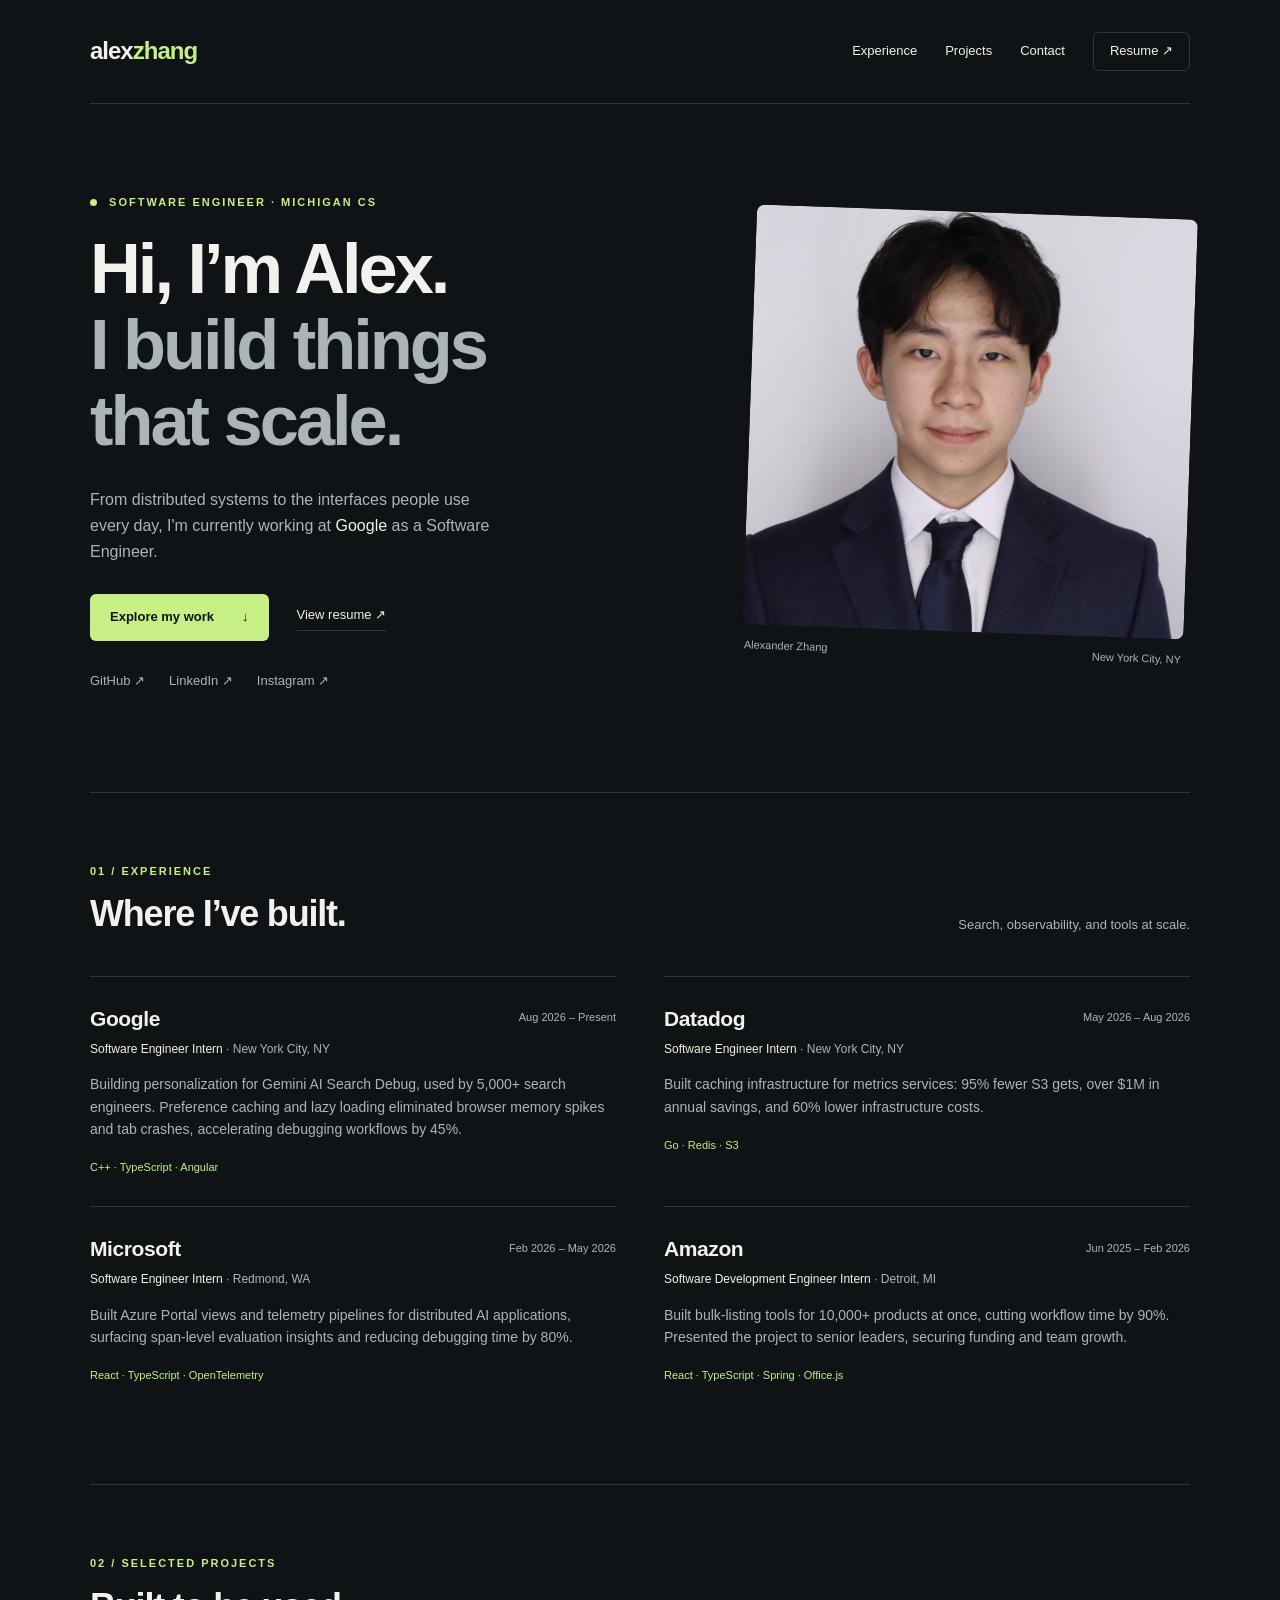
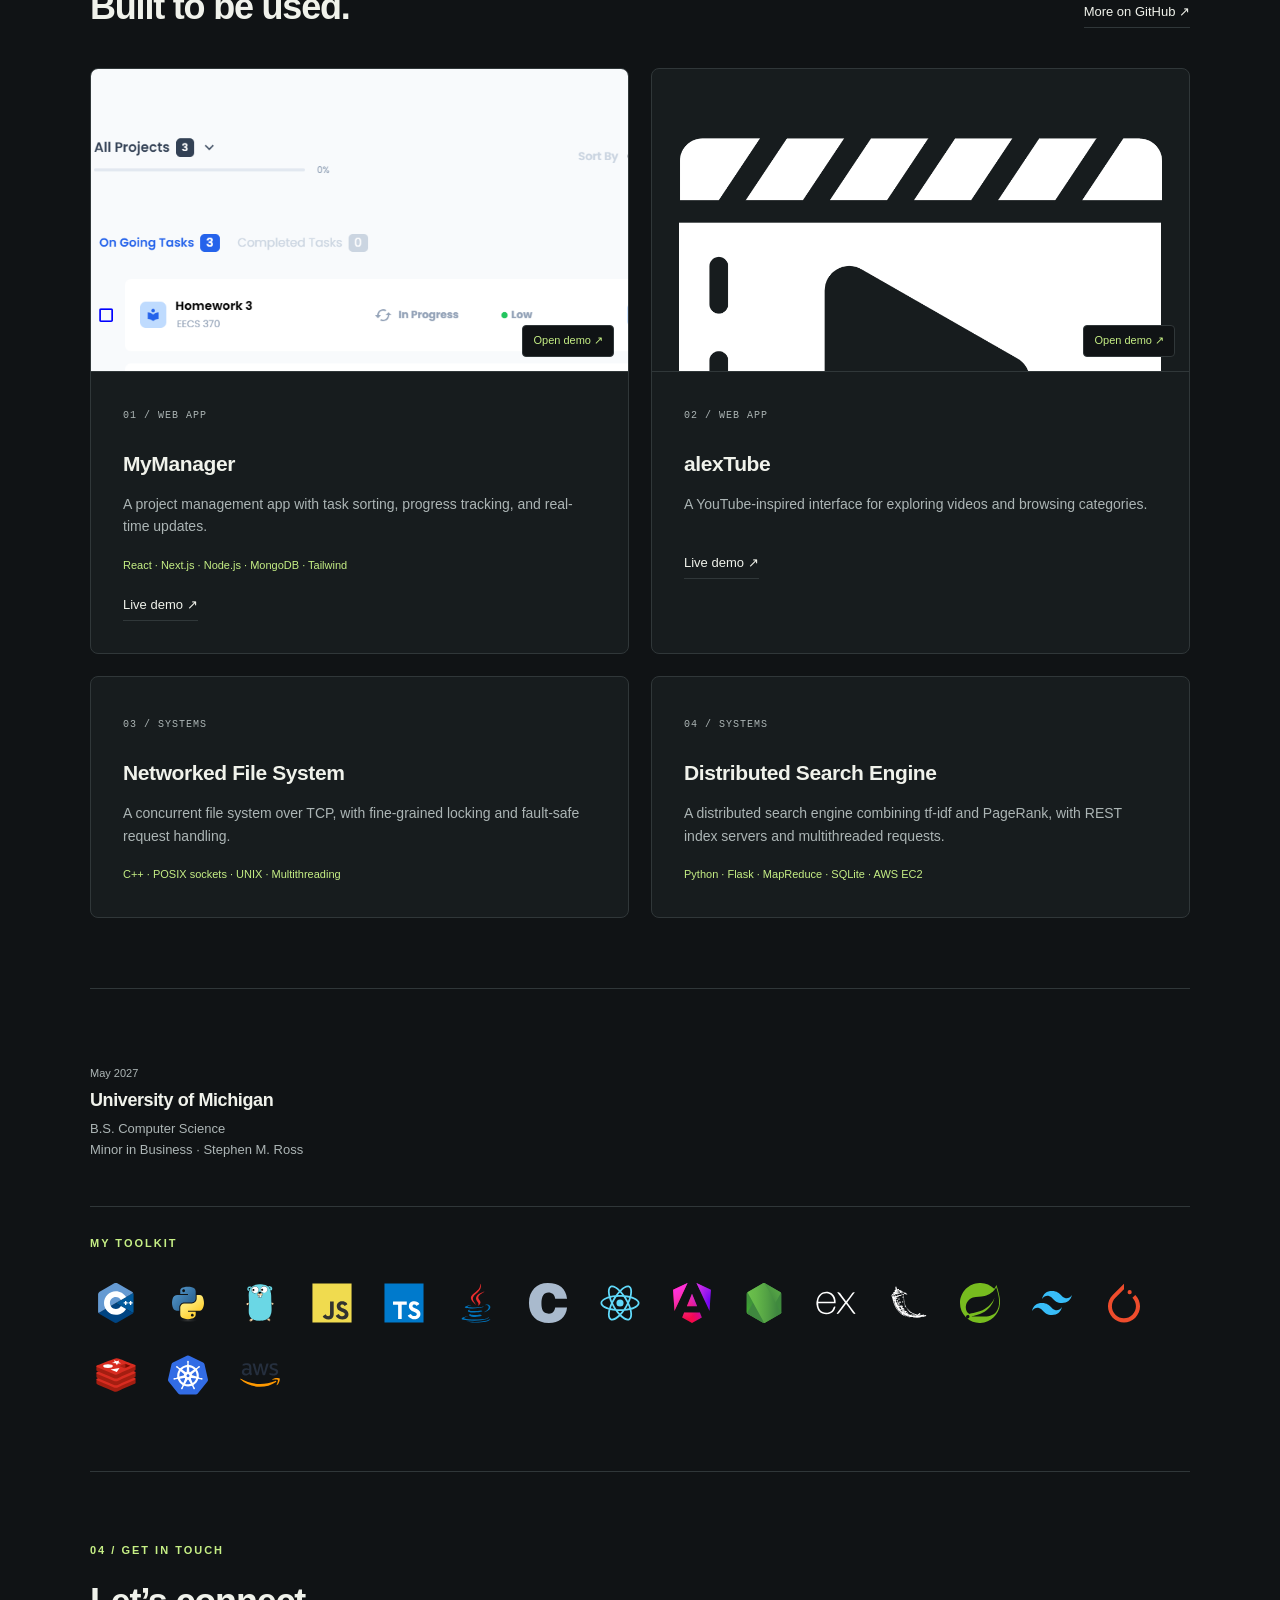
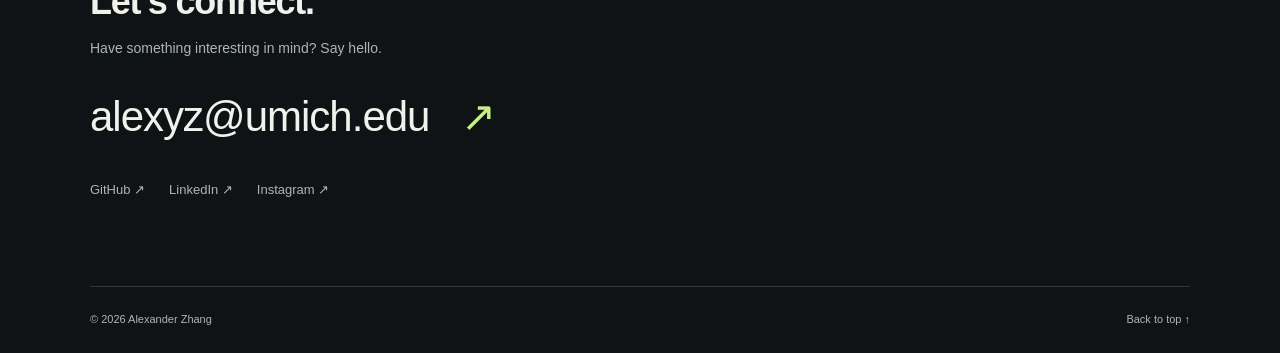
==== index.html @ 38ec8915 "added logos, updated descriptions" ====
<!doctype html>
<html lang="en">
  <head>
    <meta charset="UTF-8" />
    <meta name="viewport" content="width=device-width, initial-scale=1" />
    <meta
      name="description"
      content="Alexander Zhang — software engineer studying computer science at Michigan. Experience at Google, Datadog, Microsoft, and Amazon."
    />
    <meta name="theme-color" content="#101315" />
    <title>Alexander Zhang · Software Engineer</title>
    <link rel="icon" type="image/png" href="Images/alex-favicon-color.png" />
    <link rel="stylesheet" href="style.css" />
  </head>
  <body>
    <a class="skip-link" href="#main">Skip to content</a>
    <header class="container">
      <nav aria-label="Main navigation">
        <a class="wordmark" href="#home">alex<span>zhang</span></a>
        <div class="nav-links">
          <a href="#experience">Experience</a><a href="#projects">Projects</a
          ><a href="#contact">Contact</a
          ><a class="nav-resume" href="resume.html">Resume ↗</a>
        </div>
      </nav>
    </header>
    <main id="main" class="container">
      <section class="hero" id="home">
        <div>
          <p class="eyebrow">
            <span class="status-dot"></span> SOFTWARE ENGINEER · MICHIGAN CS
          </p>
          <h1>
            Hi, I’m Alex.<br /><span>I build things<br />that scale.</span>
          </h1>
          <p class="intro">
            From distributed systems to the interfaces people use every day, I'm
            currently working at <strong>Google</strong> as a Software Engineer.
          </p>
          <div class="hero-actions">
            <a class="button" href="#experience"
              >Explore my work <span aria-hidden="true">↓</span></a
            ><a class="text-link" href="resume.html">View resume ↗</a>
          </div>
          <div class="social-links" aria-label="Social profiles">
            <a
              href="https://github.com/Alexybz"
              target="_blank"
              rel="noopener noreferrer"
              >GitHub ↗</a
            ><a
              href="https://linkedin.com/in/alexyz1"
              target="_blank"
              rel="noopener noreferrer"
              >LinkedIn ↗</a
            ><a
              href="https://www.instagram.com/alexybz04/"
              target="_blank"
              rel="noopener noreferrer"
              >Instagram ↗</a
            >
          </div>
        </div>
        <figure class="portrait">
          <img
            src="Images/Headshot.jpg"
            alt="Alexander Zhang"
            width="420"
            height="500"
          />
          <figcaption>
            <span>Alexander Zhang</span><span>New York City, NY</span>
          </figcaption>
        </figure>
      </section>
      <section id="experience" class="section">
        <div class="section-heading">
          <div>
            <p class="eyebrow">01 / EXPERIENCE</p>
            <h2>Where I’ve built.</h2>
          </div>
          <p>Search, observability, and tools at scale.</p>
        </div>
        <div class="experience-list">
          <article class="job">
            <div class="job-heading">
              <h3>Google</h3>
              <span class="date">Aug 2026 – Present</span>
            </div>
            <p class="role">
              Software Engineer Intern <span>· New York City, NY</span>
            </p>
            <p>
              Building personalization for Gemini AI Search Debug, used by
              5,000+ search engineers. Preference caching and lazy loading
              eliminated browser memory spikes and tab crashes, accelerating
              debugging workflows by 45%.
            </p>
            <p class="tech">C++ · TypeScript · Angular</p>
          </article>
          <article class="job">
            <div class="job-heading">
              <h3>Datadog</h3>
              <span class="date">May 2026 – Aug 2026</span>
            </div>
            <p class="role">
              Software Engineer Intern <span>· New York City, NY</span>
            </p>
            <p>
              Built caching infrastructure for metrics services: 95% fewer S3
              gets, over $1M in annual savings, and 60% lower infrastructure
              costs.
            </p>
            <p class="tech">Go · Redis · S3</p>
          </article>
          <article class="job">
            <div class="job-heading">
              <h3>Microsoft</h3>
              <span class="date">Feb 2026 – May 2026</span>
            </div>
            <p class="role">
              Software Engineer Intern <span>· Redmond, WA</span>
            </p>
            <p>
              Built Azure Portal views and telemetry pipelines for distributed
              AI applications, surfacing span-level evaluation insights and
              reducing debugging time by 80%.
            </p>
            <p class="tech">React · TypeScript · OpenTelemetry</p>
          </article>
          <article class="job">
            <div class="job-heading">
              <h3>Amazon</h3>
              <span class="date">Jun 2025 – Feb 2026</span>
            </div>
            <p class="role">
              Software Development Engineer Intern <span>· Detroit, MI</span>
            </p>
            <p>
              Built bulk-listing tools for 10,000+ products at once, cutting
              workflow time by 90%. Presented the project to senior leaders,
              securing funding and team growth.
            </p>
            <p class="tech">React · TypeScript · Spring · Office.js</p>
          </article>
        </div>
      </section>
      <section id="projects" class="section">
        <div class="section-heading">
          <div>
            <p class="eyebrow">02 / SELECTED PROJECTS</p>
            <h2>Built to be used.</h2>
          </div>
          <a
            class="text-link"
            href="https://github.com/Alexybz"
            target="_blank"
            rel="noopener noreferrer"
            >More on GitHub ↗</a
          >
        </div>
        <div class="project-grid">
          <article class="project project-featured">
            <a
              class="project-preview"
              href="https://my-manager-phi.vercel.app/"
              target="_blank"
              rel="noopener noreferrer"
              aria-label="Open MyManager live demo"
            >
              <img
                src="Images/mymanager1.png"
                alt="MyManager project dashboard"
                loading="lazy"
                width="720"
                height="405"
              />
              <span class="preview-link" aria-hidden="true">Open demo ↗</span>
            </a>
            <div class="project-body">
              <span class="project-number">01 / WEB APP</span>
              <h3>MyManager</h3>
              <p>
                A project management app with task sorting, progress tracking,
                and real-time updates.
              </p>
              <p class="tech">React · Next.js · Node.js · MongoDB · Tailwind</p>
              <a
                class="text-link project-demo"
                href="https://my-manager-phi.vercel.app/"
                target="_blank"
                rel="noopener noreferrer"
                >Live demo ↗</a
              >
            </div>
          </article>
          <article class="project project-featured">
            <a
              class="project-preview"
              href="https://alexybz.github.io/alexTube/"
              target="_blank"
              rel="noopener noreferrer"
              aria-label="Open alexTube live demo"
            >
              <img
                src="Images/alextube.png"
                alt="alexTube video browsing interface"
                loading="lazy"
                width="720"
                height="405"
              />
              <span class="preview-link" aria-hidden="true">Open demo ↗</span>
            </a>
            <div class="project-body">
              <span class="project-number">02 / WEB APP</span>
              <h3>alexTube</h3>
              <p>
                A YouTube-inspired interface for exploring videos and browsing
                categories.
              </p>
              <a
                class="text-link project-demo"
                href="https://alexybz.github.io/alexTube/"
                target="_blank"
                rel="noopener noreferrer"
                >Live demo ↗</a
              >
            </div>
          </article>
          <article class="project">
            <span class="project-number">03 / SYSTEMS</span>
            <h3>Networked File System</h3>
            <p>
              A concurrent file system over TCP, with fine-grained locking and
              fault-safe request handling.
            </p>
            <p class="tech">C++ · POSIX sockets · UNIX · Multithreading</p>
          </article>
          <article class="project">
            <span class="project-number">04 / SYSTEMS</span>
            <h3>Distributed Search Engine</h3>
            <p>
              A distributed search engine combining tf-idf and PageRank, with
              REST index servers and multithreaded requests.
            </p>
            <p class="tech">Python · Flask · MapReduce · SQLite · AWS EC2</p>
          </article>
        </div>
      </section>
      <section id="about" class="section about-grid">
        <div class="education">
          <article>
            <span class="date">May 2027</span>
            <h3>University of Michigan</h3>
            <p>
              B.S. Computer Science<br />Minor in Business · Stephen M. Ross
            </p>
          </article>
        </div>
        <div class="skills">
          <p class="eyebrow" id="toolkit-heading">MY TOOLKIT</p>
          <ul class="skill-logos" aria-labelledby="toolkit-heading">
            <li>
              <span class="skill-icon" tabindex="0" role="img" aria-label="C++">
                <img
                  src="Images/skills/cplusplus.svg"
                  alt=""
                  width="40"
                  height="40"
                  loading="lazy"
                />
                <span class="skill-tooltip" aria-hidden="true">C++</span>
              </span>
            </li>
            <li>
              <span
                class="skill-icon"
                tabindex="0"
                role="img"
                aria-label="Python"
              >
                <img
                  src="Images/skills/python.svg"
                  alt=""
                  width="40"
                  height="40"
                  loading="lazy"
                />
                <span class="skill-tooltip" aria-hidden="true">Python</span>
              </span>
            </li>
            <li>
              <span class="skill-icon" tabindex="0" role="img" aria-label="Go">
                <img
                  src="Images/skills/go.svg"
                  alt=""
                  width="40"
                  height="40"
                  loading="lazy"
                />
                <span class="skill-tooltip" aria-hidden="true">Go</span>
              </span>
            </li>
            <li>
              <span
                class="skill-icon"
                tabindex="0"
                role="img"
                aria-label="JavaScript"
              >
                <img
                  src="Images/skills/javascript.svg"
                  alt=""
                  width="40"
                  height="40"
                  loading="lazy"
                />
                <span class="skill-tooltip" aria-hidden="true">JavaScript</span>
              </span>
            </li>
            <li>
              <span
                class="skill-icon"
                tabindex="0"
                role="img"
                aria-label="TypeScript"
              >
                <img
                  src="Images/skills/typescript.svg"
                  alt=""
                  width="40"
                  height="40"
                  loading="lazy"
                />
                <span class="skill-tooltip" aria-hidden="true">TypeScript</span>
              </span>
            </li>
            <li>
              <span
                class="skill-icon"
                tabindex="0"
                role="img"
                aria-label="Java"
              >
                <img
                  src="Images/skills/java.svg"
                  alt=""
                  width="40"
                  height="40"
                  loading="lazy"
                />
                <span class="skill-tooltip" aria-hidden="true">Java</span>
              </span>
            </li>
            <li>
              <span class="skill-icon" tabindex="0" role="img" aria-label="C">
                <img
                  src="Images/skills/c.svg"
                  alt=""
                  width="40"
                  height="40"
                  loading="lazy"
                />
                <span class="skill-tooltip" aria-hidden="true">C</span>
              </span>
            </li>
            <li>
              <span
                class="skill-icon"
                tabindex="0"
                role="img"
                aria-label="React"
              >
                <img
                  src="Images/skills/react.svg"
                  alt=""
                  width="40"
                  height="40"
                  loading="lazy"
                />
                <span class="skill-tooltip" aria-hidden="true">React</span>
              </span>
            </li>
            <li>
              <span
                class="skill-icon"
                tabindex="0"
                role="img"
                aria-label="Angular"
              >
                <img
                  src="Images/skills/angular.svg"
                  alt=""
                  width="40"
                  height="40"
                  loading="lazy"
                />
                <span class="skill-tooltip" aria-hidden="true">Angular</span>
              </span>
            </li>
            <li>
              <span
                class="skill-icon"
                tabindex="0"
                role="img"
                aria-label="Node.js"
              >
                <img
                  src="Images/skills/nodejs.svg"
                  alt=""
                  width="40"
                  height="40"
                  loading="lazy"
                />
                <span class="skill-tooltip" aria-hidden="true">Node.js</span>
              </span>
            </li>
            <li>
              <span
                class="skill-icon skill-icon-light"
                tabindex="0"
                role="img"
                aria-label="Express"
              >
                <img
                  src="Images/skills/express.svg"
                  alt=""
                  width="40"
                  height="40"
                  loading="lazy"
                />
                <span class="skill-tooltip" aria-hidden="true">Express</span>
              </span>
            </li>
            <li>
              <span
                class="skill-icon skill-icon-light"
                tabindex="0"
                role="img"
                aria-label="Flask"
              >
                <img
                  src="Images/skills/flask.svg"
                  alt=""
                  width="40"
                  height="40"
                  loading="lazy"
                />
                <span class="skill-tooltip" aria-hidden="true">Flask</span>
              </span>
            </li>
            <li>
              <span
                class="skill-icon"
                tabindex="0"
                role="img"
                aria-label="Spring"
              >
                <img
                  src="Images/skills/spring.svg"
                  alt=""
                  width="40"
                  height="40"
                  loading="lazy"
                />
                <span class="skill-tooltip" aria-hidden="true">Spring</span>
              </span>
            </li>
            <li>
              <span
                class="skill-icon"
                tabindex="0"
                role="img"
                aria-label="Tailwind CSS"
              >
                <img
                  src="Images/skills/tailwindcss.svg"
                  alt=""
                  width="40"
                  height="40"
                  loading="lazy"
                />
                <span class="skill-tooltip" aria-hidden="true"
                  >Tailwind CSS</span
                >
              </span>
            </li>
            <li>
              <span
                class="skill-icon"
                tabindex="0"
                role="img"
                aria-label="PyTorch"
              >
                <img
                  src="Images/skills/pytorch.svg"
                  alt=""
                  width="40"
                  height="40"
                  loading="lazy"
                />
                <span class="skill-tooltip" aria-hidden="true">PyTorch</span>
              </span>
            </li>
            <li>
              <span
                class="skill-icon"
                tabindex="0"
                role="img"
                aria-label="Redis"
              >
                <img
                  src="Images/skills/redis.svg"
                  alt=""
                  width="40"
                  height="40"
                  loading="lazy"
                />
                <span class="skill-tooltip" aria-hidden="true">Redis</span>
              </span>
            </li>
            <li>
              <span
                class="skill-icon"
                tabindex="0"
                role="img"
                aria-label="Kubernetes"
              >
                <img
                  src="Images/skills/kubernetes.svg"
                  alt=""
                  width="40"
                  height="40"
                  loading="lazy"
                />
                <span class="skill-tooltip" aria-hidden="true">Kubernetes</span>
              </span>
            </li>
            <li>
              <span class="skill-icon" tabindex="0" role="img" aria-label="AWS">
                <img
                  src="Images/skills/amazonwebservices.svg"
                  alt=""
                  width="40"
                  height="40"
                  loading="lazy"
                />
                <span class="skill-tooltip" aria-hidden="true">AWS</span>
              </span>
            </li>
          </ul>
        </div>
      </section>
      <section id="contact" class="section contact">
        <p class="eyebrow">04 / GET IN TOUCH</p>
        <h2>Let’s connect.</h2>
        <p>Have something interesting in mind? Say hello.</p>
        <a class="email" href="mailto:alexyz@umich.edu"
          >alexyz@umich.edu <span aria-hidden="true">↗</span></a
        >
        <div class="social-links">
          <a
            href="https://github.com/Alexybz"
            target="_blank"
            rel="noopener noreferrer"
            >GitHub ↗</a
          ><a
            href="https://linkedin.com/in/alexyz1"
            target="_blank"
            rel="noopener noreferrer"
            >LinkedIn ↗</a
          ><a
            href="https://www.instagram.com/alexybz04/"
            target="_blank"
            rel="noopener noreferrer"
            >Instagram ↗</a
          >
        </div>
      </section>
    </main>
    <footer class="container">
      <span>© 2026 Alexander Zhang</span><a href="#home">Back to top ↑</a>
    </footer>
    <script>
      document.querySelectorAll(".skill-icon").forEach((icon) => {
        icon.addEventListener("keydown", (event) => {
          if (event.key === "Escape") icon.classList.add("tooltip-dismissed");
        });
        ["pointerenter", "focus", "blur"].forEach((event) => {
          icon.addEventListener(event, () =>
            icon.classList.remove("tooltip-dismissed"),
          );
        });
      });
    </script>
  </body>
</html>
---- style.css ----
:root {
  --bg: #101315;
  --panel: #171c1e;
  --ink: #f0f2eb;
  --muted: #acb5b5;
  --accent: #c6ef85;
  --line: #303739;
}
* {
  box-sizing: border-box;
}
html {
  scroll-behavior: smooth;
  scroll-padding-top: 28px;
}
body {
  margin: 0;
  background: var(--bg);
  color: var(--ink);
  font-family:
    Inter,
    -apple-system,
    BlinkMacSystemFont,
    "Segoe UI",
    sans-serif;
  line-height: 1.6;
}
a {
  color: inherit;
  text-decoration: none;
}
a,
button {
  touch-action: manipulation;
}
a:hover {
  color: var(--accent);
}
a:focus-visible,
button:focus-visible {
  outline: 2px solid var(--accent);
  outline-offset: 6px;
}
.container {
  width: min(1100px, calc(100% - 64px));
  margin-inline: auto;
}
.skip-link {
  position: fixed;
  top: -100px;
  left: 16px;
  padding: 12px;
  background: var(--accent);
  color: var(--bg);
  z-index: 2;
}
.skip-link:focus {
  top: 12px;
}
nav {
  display: flex;
  align-items: center;
  justify-content: space-between;
  gap: 24px;
  padding: 32px 0;
  border-bottom: 1px solid var(--line);
}
.wordmark {
  font-size: 24px;
  font-weight: 750;
  letter-spacing: -1px;
}
.wordmark span {
  color: var(--accent);
}
.nav-links {
  display: flex;
  gap: 28px;
  align-items: center;
  font-size: 13px;
}
.nav-resume {
  border: 1px solid var(--line);
  padding: 8px 16px;
  border-radius: 6px;
}
.hero {
  display: grid;
  grid-template-columns: 1.3fr 1fr;
  align-items: center;
  gap: 85px;
  padding: 90px 0 100px;
}
.eyebrow {
  color: var(--accent);
  font-size: 11px;
  font-weight: 650;
  letter-spacing: 2px;
  margin: 0 0 20px;
}
.status-dot {
  display: inline-block;
  width: 7px;
  height: 7px;
  border-radius: 50%;
  background: var(--accent);
  margin-right: 7px;
}
h1 {
  font-size: clamp(42px, 5.5vw, 72px);
  line-height: 1.08;
  letter-spacing: -3px;
  font-weight: 650;
  margin: 0 0 28px;
}
h1 span {
  color: var(--muted);
}
.intro {
  max-width: 410px;
  font-size: 16px;
  color: var(--muted);
}
.intro strong {
  color: var(--ink);
  font-weight: 500;
}
.hero-actions {
  display: flex;
  align-items: center;
  gap: 28px;
  margin: 30px 0;
}
.button {
  display: inline-flex;
  gap: 28px;
  align-items: center;
  background: var(--accent);
  color: var(--bg);
  padding: 13px 20px;
  border-radius: 6px;
  font-size: 13px;
  font-weight: 650;
}
.button:hover {
  background: #dcffab;
  color: var(--bg);
}
.text-link {
  font-size: 13px;
  border-bottom: 1px solid var(--line);
  padding-bottom: 4px;
}
.social-links {
  display: flex;
  gap: 24px;
  font-size: 13px;
  color: var(--muted);
  flex-wrap: wrap;
}
.portrait {
  margin: 0;
  transform: rotate(2deg);
}
.portrait img {
  width: 100%;
  height: 420px;
  object-fit: cover;
  object-position: center 25%;
  display: block;
  filter: saturate(0.8);
  border-radius: 8px;
}
.portrait figcaption {
  display: flex;
  justify-content: space-between;
  font-size: 11px;
  color: var(--muted);
  padding: 12px 2px;
  gap: 12px;
}
.section {
  padding: 70px 0;
  border-top: 1px solid var(--line);
}
.section-heading {
  display: flex;
  align-items: end;
  justify-content: space-between;
  gap: 20px;
  margin-bottom: 40px;
}
.section-heading .eyebrow {
  margin-bottom: 12px;
}
h2 {
  font-size: 36px;
  letter-spacing: -1.2px;
  line-height: 1.2;
  margin: 0;
}
h3 {
  font-size: 21px;
  letter-spacing: -0.4px;
  line-height: 1.3;
  margin: 0;
}
.section-heading > p {
  color: var(--muted);
  font-size: 13px;
  margin: 0;
}
.experience-list {
  display: grid;
  grid-template-columns: 1fr 1fr;
  gap: 0 48px;
}
.job {
  padding: 28px 0;
  border-top: 1px solid var(--line);
}
.job-heading {
  display: flex;
  justify-content: space-between;
  align-items: center;
  gap: 12px;
}
.date {
  font-size: 11px;
  color: var(--muted);
  white-space: nowrap;
}
.role {
  font-size: 12px;
  color: var(--ink);
  margin: 8px 0 14px;
}
.role span {
  color: var(--muted);
}
.job > p:not(.role):not(.tech),
.project > p:not(.tech) {
  font-size: 14px;
  color: var(--muted);
  margin: 0 0 18px;
}
.tech {
  font-size: 11px;
  color: var(--accent);
  margin: 0;
  line-height: 1.8;
}
.project-grid {
  display: grid;
  grid-template-columns: 1fr 1fr;
  gap: 22px;
}
.project {
  background: var(--panel);
  border: 1px solid var(--line);
  padding: 32px;
  border-radius: 8px;
}
.project-number {
  font: 10px/1.6 monospace;
  color: var(--muted);
  letter-spacing: 1px;
}
.project h3 {
  margin: 24px 0 16px;
}
.about-grid {
  display: grid;
  grid-template-columns: 1fr 1fr;
  gap: 40px 80px;
}
.about-copy {
  font-size: 14px;
  color: var(--muted);
  max-width: 430px;
  margin: 20px 0 0;
}
.education article + article {
  margin-top: 28px;
}
.education h3 {
  font-size: 18px;
  margin: 5px 0;
}
.education p {
  font-size: 13px;
  color: var(--muted);
  margin: 6px 0;
}
.skills {
  grid-column: 1 / -1;
  border-top: 1px solid var(--line);
  padding-top: 28px;
}
.skills .eyebrow {
  margin: 0 0 24px;
}
.skill-logos {
  display: flex;
  flex-wrap: wrap;
  gap: 20px;
  list-style: none;
  padding: 0;
  margin: 0;
}
.skill-icon {
  position: relative;
  display: flex;
  align-items: center;
  justify-content: center;
  width: 52px;
  height: 52px;
  border-radius: 6px;
  outline-offset: 4px;
}
.skill-icon img {
  display: block;
  object-fit: contain;
  transition: transform 160ms ease;
}
.skill-icon-light img {
  filter: brightness(0) invert(1);
}
.skill-icon:hover img,
.skill-icon:focus img {
  transform: translateY(-3px);
}
.skill-icon:focus-visible {
  outline: 2px solid var(--accent);
}
.skill-tooltip {
  position: absolute;
  bottom: calc(100% + 6px);
  left: 50%;
  transform: translateX(-50%);
  padding: 5px 10px;
  border-radius: 4px;
  background: var(--accent);
  color: var(--bg);
  font-size: 12px;
  font-weight: 600;
  white-space: nowrap;
  visibility: hidden;
  opacity: 0;
  z-index: 1;
}
.skill-icon::before {
  content: "";
  position: absolute;
  bottom: 100%;
  height: 6px;
  width: 100%;
}
.skill-icon:hover .skill-tooltip,
.skill-icon:focus .skill-tooltip {
  visibility: visible;
  opacity: 1;
}
.skill-icon.tooltip-dismissed .skill-tooltip {
  visibility: hidden;
  opacity: 0;
}
.project-featured {
  padding: 0;
}
.project-preview {
  display: block;
  position: relative;
  border-radius: 7px 7px 0 0;
  overflow: hidden;
  border-bottom: 1px solid var(--line);
}
.project-preview img {
  display: block;
  width: 100%;
  height: auto;
  aspect-ratio: 16 / 9;
  object-fit: cover;
  object-position: top;
  transition: transform 200ms ease;
}
.project-preview:hover img {
  transform: scale(1.025);
}
.preview-link {
  position: absolute;
  right: 14px;
  bottom: 14px;
  background: var(--bg);
  color: var(--accent);
  border: 1px solid var(--line);
  padding: 6px 10px;
  border-radius: 4px;
  font-size: 11px;
}
.project-body {
  padding: 28px 32px 32px;
}
.project-body > p:not(.tech) {
  color: var(--muted);
  font-size: 14px;
  margin: 0 0 18px;
}
.project-demo {
  display: inline-block;
  margin-top: 20px;
}
.contact {
  padding: 70px 0 85px;
}
.contact > p:not(.eyebrow) {
  color: var(--muted);
  font-size: 14px;
}
.email {
  display: flex;
  align-items: center;
  gap: 32px;
  width: fit-content;
  font-size: clamp(23px, 4vw, 42px);
  letter-spacing: -1px;
  margin: 24px 0 30px;
}
.email span {
  color: var(--accent);
}
footer {
  display: flex;
  justify-content: space-between;
  border-top: 1px solid var(--line);
  padding-block: 24px;
  color: var(--muted);
  font-size: 11px;
}
@media (max-width: 850px) {
  .hero {
    gap: 40px;
  }
  .portrait img {
    height: 340px;
  }
  .experience-list {
    gap: 0 28px;
  }
  .job-heading {
    align-items: start;
    flex-direction: column;
    gap: 6px;
  }
  .about-grid {
    gap: 32px;
  }
}
@media (max-width: 600px) {
  .container {
    width: calc(100% - 40px);
  }
  nav {
    padding: 20px 0;
    flex-wrap: wrap;
    gap: 16px;
  }
  .nav-links {
    width: 100%;
    justify-content: space-between;
    gap: 10px;
    font-size: 12px;
  }
  .nav-resume {
    padding: 6px 10px;
  }
  .hero {
    grid-template-columns: 1fr;
    padding: 48px 0;
    gap: 40px;
  }
  h1 {
    letter-spacing: -2px;
  }
  .hero .eyebrow {
    font-size: 10px;
    letter-spacing: 1.3px;
  }
  .portrait {
    transform: none;
    max-width: 360px;
  }
  .portrait img {
    height: 330px;
  }
  .section {
    padding: 44px 0;
  }
  .section-heading {
    align-items: start;
    flex-direction: column;
    gap: 14px;
    margin-bottom: 28px;
  }
  h2 {
    font-size: 30px;
  }
  .experience-list,
  .project-grid,
  .about-grid {
    grid-template-columns: 1fr;
  }
  .job-heading {
    flex-direction: row;
    align-items: center;
  }
  .role span {
    display: block;
  }
  .project {
    padding: 24px;
  }
  .skills {
    grid-column: auto;
    display: block;
  }
  .skill-logos {
    gap: 12px;
  }
  .project-featured {
    padding: 0;
  }
  .project-body {
    padding: 24px;
  }
  .contact {
    padding-bottom: 50px;
  }
  .hero-actions {
    gap: 20px;
  }
  .email {
    gap: 16px;
    letter-spacing: -0.5px;
  }
}
@media (prefers-reduced-motion: reduce) {
  html {
    scroll-behavior: auto;
  }
  .skill-icon img,
  .project-preview img {
    transition: none;
  }
}
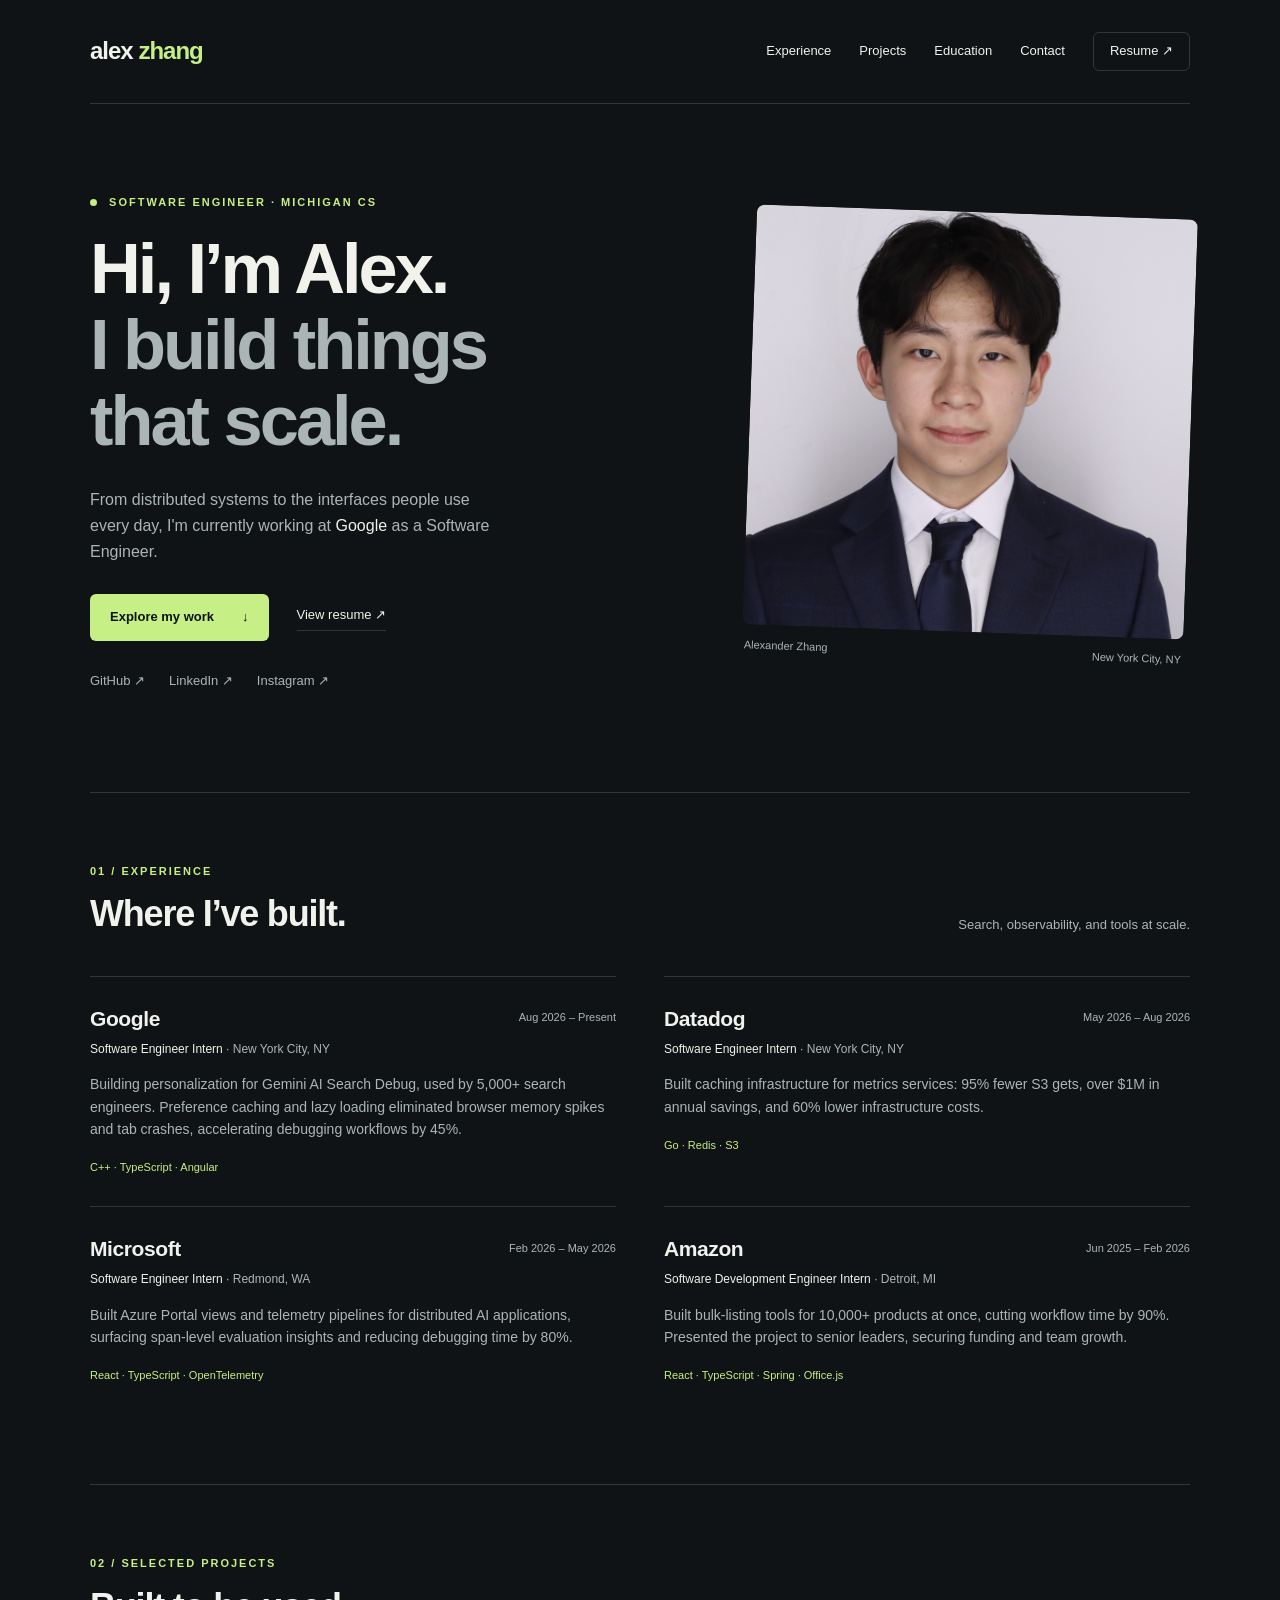
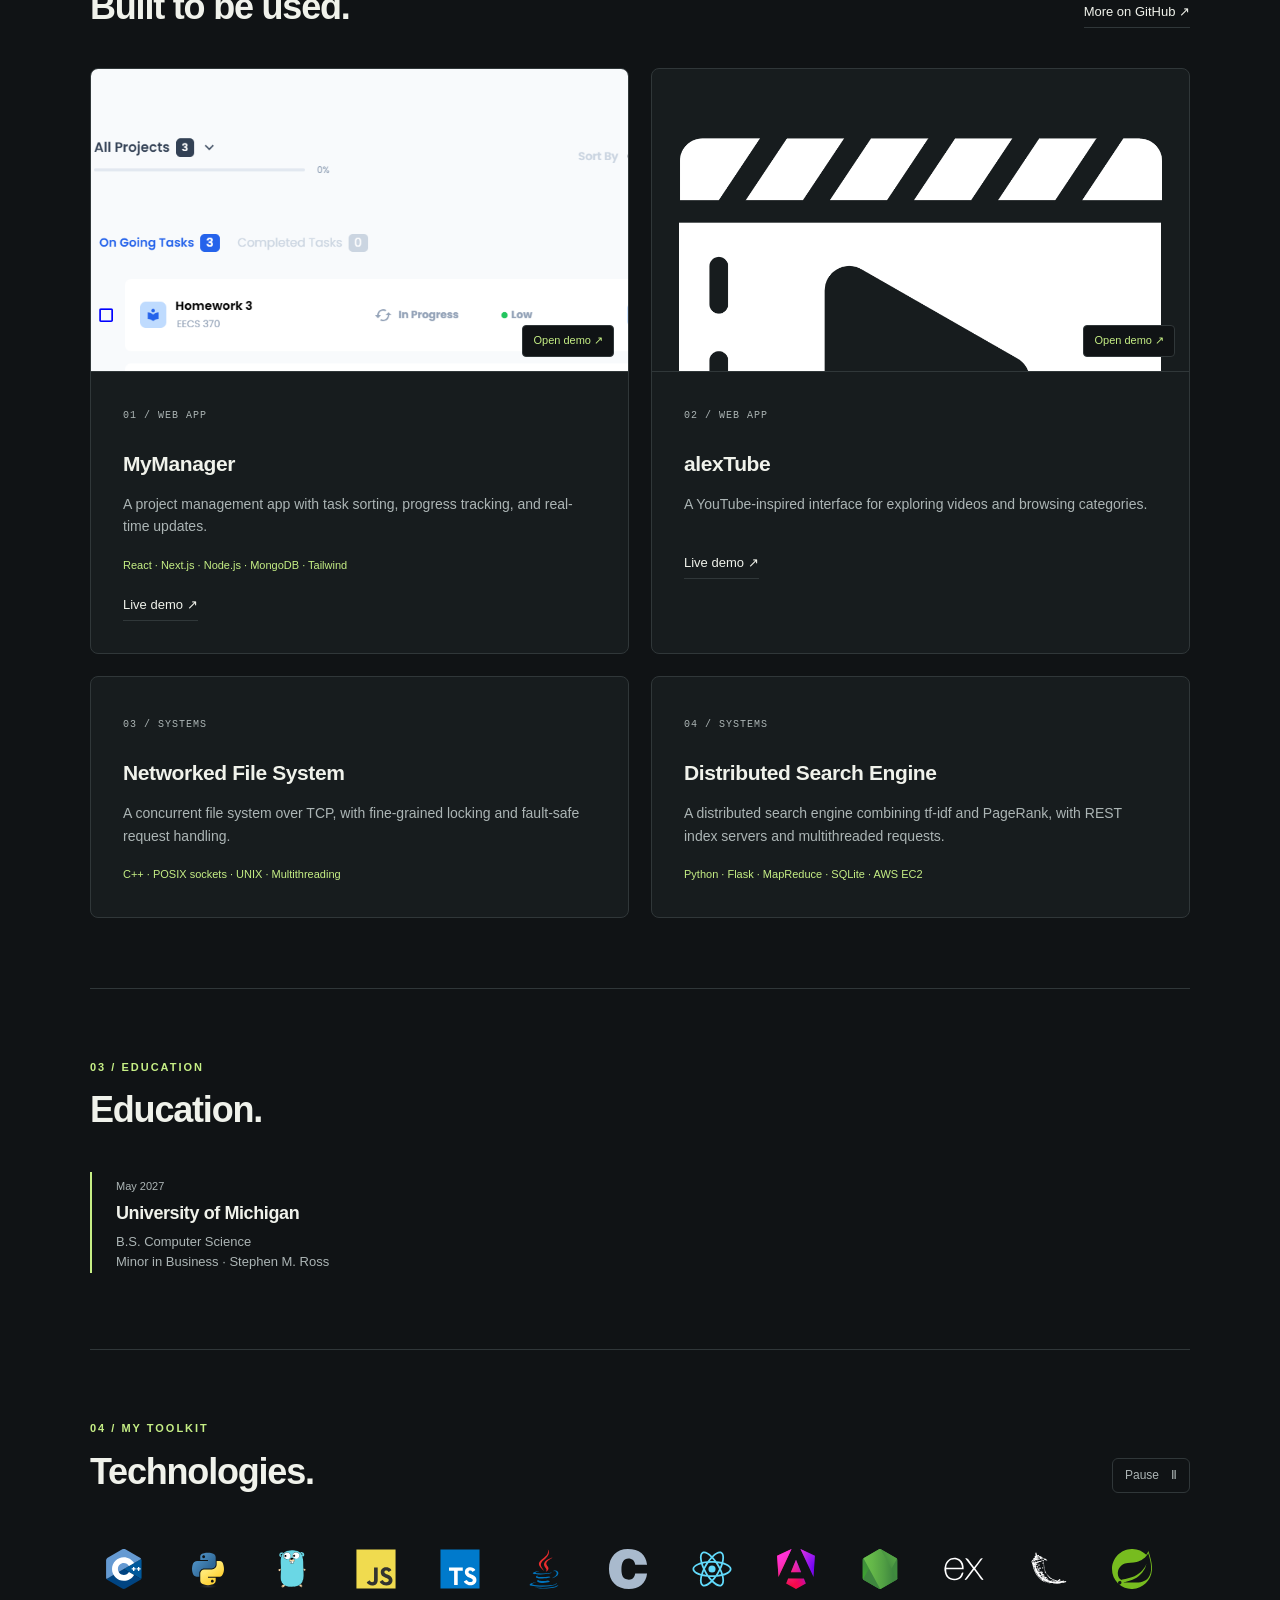
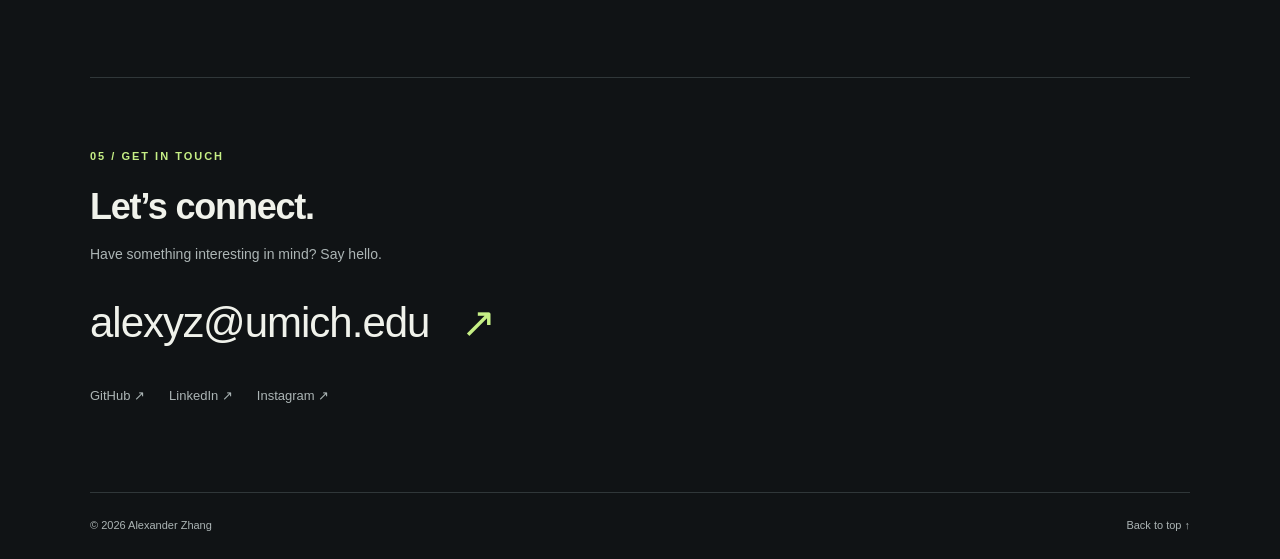
==== commit ac3e86dd: "cycling logos" ====
--- a/index.html
+++ b/index.html
@@ -16,10 +16,10 @@
     <a class="skip-link" href="#main">Skip to content</a>
     <header class="container">
       <nav aria-label="Main navigation">
-        <a class="wordmark" href="#home">alex<span>zhang</span></a>
+        <a class="wordmark" href="#home">alex <span>zhang</span></a>
         <div class="nav-links">
           <a href="#experience">Experience</a><a href="#projects">Projects</a
-          ><a href="#contact">Contact</a
+          ><a href="#education">Education</a><a href="#contact">Contact</a
           ><a class="nav-resume" href="resume.html">Resume ↗</a>
         </div>
       </nav>
@@ -247,7 +247,17 @@
           </article>
         </div>
       </section>
-      <section id="about" class="section about-grid">
+      <section
+        id="education"
+        class="section"
+        aria-labelledby="education-heading"
+      >
+        <div class="section-heading">
+          <div>
+            <p class="eyebrow">03 / EDUCATION</p>
+            <h2 id="education-heading">Education.</h2>
+          </div>
+        </div>
         <div class="education">
           <article>
             <span class="date">May 2027</span>
@@ -257,302 +267,344 @@
             </p>
           </article>
         </div>
-        <div class="skills">
-          <p class="eyebrow" id="toolkit-heading">MY TOOLKIT</p>
-          <ul class="skill-logos" aria-labelledby="toolkit-heading">
-            <li>
-              <span class="skill-icon" tabindex="0" role="img" aria-label="C++">
-                <img
-                  src="Images/skills/cplusplus.svg"
-                  alt=""
-                  width="40"
-                  height="40"
-                  loading="lazy"
-                />
-                <span class="skill-tooltip" aria-hidden="true">C++</span>
-              </span>
-            </li>
-            <li>
-              <span
-                class="skill-icon"
-                tabindex="0"
-                role="img"
-                aria-label="Python"
-              >
-                <img
-                  src="Images/skills/python.svg"
-                  alt=""
-                  width="40"
-                  height="40"
-                  loading="lazy"
-                />
-                <span class="skill-tooltip" aria-hidden="true">Python</span>
-              </span>
-            </li>
-            <li>
-              <span class="skill-icon" tabindex="0" role="img" aria-label="Go">
-                <img
-                  src="Images/skills/go.svg"
-                  alt=""
-                  width="40"
-                  height="40"
-                  loading="lazy"
-                />
-                <span class="skill-tooltip" aria-hidden="true">Go</span>
-              </span>
-            </li>
-            <li>
-              <span
-                class="skill-icon"
-                tabindex="0"
-                role="img"
-                aria-label="JavaScript"
-              >
-                <img
-                  src="Images/skills/javascript.svg"
-                  alt=""
-                  width="40"
-                  height="40"
-                  loading="lazy"
-                />
-                <span class="skill-tooltip" aria-hidden="true">JavaScript</span>
-              </span>
-            </li>
-            <li>
-              <span
-                class="skill-icon"
-                tabindex="0"
-                role="img"
-                aria-label="TypeScript"
-              >
-                <img
-                  src="Images/skills/typescript.svg"
-                  alt=""
-                  width="40"
-                  height="40"
-                  loading="lazy"
-                />
-                <span class="skill-tooltip" aria-hidden="true">TypeScript</span>
-              </span>
-            </li>
-            <li>
-              <span
-                class="skill-icon"
-                tabindex="0"
-                role="img"
-                aria-label="Java"
-              >
-                <img
-                  src="Images/skills/java.svg"
-                  alt=""
-                  width="40"
-                  height="40"
-                  loading="lazy"
-                />
-                <span class="skill-tooltip" aria-hidden="true">Java</span>
-              </span>
-            </li>
-            <li>
-              <span class="skill-icon" tabindex="0" role="img" aria-label="C">
-                <img
-                  src="Images/skills/c.svg"
-                  alt=""
-                  width="40"
-                  height="40"
-                  loading="lazy"
-                />
-                <span class="skill-tooltip" aria-hidden="true">C</span>
-              </span>
-            </li>
-            <li>
-              <span
-                class="skill-icon"
-                tabindex="0"
-                role="img"
-                aria-label="React"
-              >
-                <img
-                  src="Images/skills/react.svg"
-                  alt=""
-                  width="40"
-                  height="40"
-                  loading="lazy"
-                />
-                <span class="skill-tooltip" aria-hidden="true">React</span>
-              </span>
-            </li>
-            <li>
-              <span
-                class="skill-icon"
-                tabindex="0"
-                role="img"
-                aria-label="Angular"
-              >
-                <img
-                  src="Images/skills/angular.svg"
-                  alt=""
-                  width="40"
-                  height="40"
-                  loading="lazy"
-                />
-                <span class="skill-tooltip" aria-hidden="true">Angular</span>
-              </span>
-            </li>
-            <li>
-              <span
-                class="skill-icon"
-                tabindex="0"
-                role="img"
-                aria-label="Node.js"
-              >
-                <img
-                  src="Images/skills/nodejs.svg"
-                  alt=""
-                  width="40"
-                  height="40"
-                  loading="lazy"
-                />
-                <span class="skill-tooltip" aria-hidden="true">Node.js</span>
-              </span>
-            </li>
-            <li>
-              <span
-                class="skill-icon skill-icon-light"
-                tabindex="0"
-                role="img"
-                aria-label="Express"
-              >
-                <img
-                  src="Images/skills/express.svg"
-                  alt=""
-                  width="40"
-                  height="40"
-                  loading="lazy"
-                />
-                <span class="skill-tooltip" aria-hidden="true">Express</span>
-              </span>
-            </li>
-            <li>
-              <span
-                class="skill-icon skill-icon-light"
-                tabindex="0"
-                role="img"
-                aria-label="Flask"
-              >
-                <img
-                  src="Images/skills/flask.svg"
-                  alt=""
-                  width="40"
-                  height="40"
-                  loading="lazy"
-                />
-                <span class="skill-tooltip" aria-hidden="true">Flask</span>
-              </span>
-            </li>
-            <li>
-              <span
-                class="skill-icon"
-                tabindex="0"
-                role="img"
-                aria-label="Spring"
-              >
-                <img
-                  src="Images/skills/spring.svg"
-                  alt=""
-                  width="40"
-                  height="40"
-                  loading="lazy"
-                />
-                <span class="skill-tooltip" aria-hidden="true">Spring</span>
-              </span>
-            </li>
-            <li>
-              <span
-                class="skill-icon"
-                tabindex="0"
-                role="img"
-                aria-label="Tailwind CSS"
-              >
-                <img
-                  src="Images/skills/tailwindcss.svg"
-                  alt=""
-                  width="40"
-                  height="40"
-                  loading="lazy"
-                />
-                <span class="skill-tooltip" aria-hidden="true"
-                  >Tailwind CSS</span
-                >
-              </span>
-            </li>
-            <li>
-              <span
-                class="skill-icon"
-                tabindex="0"
-                role="img"
-                aria-label="PyTorch"
-              >
-                <img
-                  src="Images/skills/pytorch.svg"
-                  alt=""
-                  width="40"
-                  height="40"
-                  loading="lazy"
-                />
-                <span class="skill-tooltip" aria-hidden="true">PyTorch</span>
-              </span>
-            </li>
-            <li>
-              <span
-                class="skill-icon"
-                tabindex="0"
-                role="img"
-                aria-label="Redis"
-              >
-                <img
-                  src="Images/skills/redis.svg"
-                  alt=""
-                  width="40"
-                  height="40"
-                  loading="lazy"
-                />
-                <span class="skill-tooltip" aria-hidden="true">Redis</span>
-              </span>
-            </li>
-            <li>
-              <span
-                class="skill-icon"
-                tabindex="0"
-                role="img"
-                aria-label="Kubernetes"
-              >
-                <img
-                  src="Images/skills/kubernetes.svg"
-                  alt=""
-                  width="40"
-                  height="40"
-                  loading="lazy"
-                />
-                <span class="skill-tooltip" aria-hidden="true">Kubernetes</span>
-              </span>
-            </li>
-            <li>
-              <span class="skill-icon" tabindex="0" role="img" aria-label="AWS">
-                <img
-                  src="Images/skills/amazonwebservices.svg"
-                  alt=""
-                  width="40"
-                  height="40"
-                  loading="lazy"
-                />
-                <span class="skill-tooltip" aria-hidden="true">AWS</span>
-              </span>
-            </li>
-          </ul>
+      </section>
+      <section
+        id="technologies"
+        class="section skills"
+        aria-labelledby="toolkit-heading"
+      >
+        <div class="section-heading">
+          <div>
+            <p class="eyebrow">04 / MY TOOLKIT</p>
+            <h2 id="toolkit-heading">Technologies.</h2>
+          </div>
+          <button
+            class="marquee-toggle"
+            type="button"
+            aria-label="Pause technology animation"
+            aria-pressed="false"
+          >
+            Pause <span aria-hidden="true">Ⅱ</span>
+          </button>
+        </div>
+        <div class="skills-viewport">
+          <div class="skills-track">
+            <ul class="skill-logos" aria-labelledby="toolkit-heading">
+              <li>
+                <span
+                  class="skill-icon"
+                  tabindex="0"
+                  role="img"
+                  aria-label="C++"
+                >
+                  <img
+                    src="Images/skills/cplusplus.svg"
+                    alt=""
+                    width="40"
+                    height="40"
+                    loading="lazy"
+                  />
+                  <span class="skill-tooltip" aria-hidden="true">C++</span>
+                </span>
+              </li>
+              <li>
+                <span
+                  class="skill-icon"
+                  tabindex="0"
+                  role="img"
+                  aria-label="Python"
+                >
+                  <img
+                    src="Images/skills/python.svg"
+                    alt=""
+                    width="40"
+                    height="40"
+                    loading="lazy"
+                  />
+                  <span class="skill-tooltip" aria-hidden="true">Python</span>
+                </span>
+              </li>
+              <li>
+                <span
+                  class="skill-icon"
+                  tabindex="0"
+                  role="img"
+                  aria-label="Go"
+                >
+                  <img
+                    src="Images/skills/go.svg"
+                    alt=""
+                    width="40"
+                    height="40"
+                    loading="lazy"
+                  />
+                  <span class="skill-tooltip" aria-hidden="true">Go</span>
+                </span>
+              </li>
+              <li>
+                <span
+                  class="skill-icon"
+                  tabindex="0"
+                  role="img"
+                  aria-label="JavaScript"
+                >
+                  <img
+                    src="Images/skills/javascript.svg"
+                    alt=""
+                    width="40"
+                    height="40"
+                    loading="lazy"
+                  />
+                  <span class="skill-tooltip" aria-hidden="true"
+                    >JavaScript</span
+                  >
+                </span>
+              </li>
+              <li>
+                <span
+                  class="skill-icon"
+                  tabindex="0"
+                  role="img"
+                  aria-label="TypeScript"
+                >
+                  <img
+                    src="Images/skills/typescript.svg"
+                    alt=""
+                    width="40"
+                    height="40"
+                    loading="lazy"
+                  />
+                  <span class="skill-tooltip" aria-hidden="true"
+                    >TypeScript</span
+                  >
+                </span>
+              </li>
+              <li>
+                <span
+                  class="skill-icon"
+                  tabindex="0"
+                  role="img"
+                  aria-label="Java"
+                >
+                  <img
+                    src="Images/skills/java.svg"
+                    alt=""
+                    width="40"
+                    height="40"
+                    loading="lazy"
+                  />
+                  <span class="skill-tooltip" aria-hidden="true">Java</span>
+                </span>
+              </li>
+              <li>
+                <span class="skill-icon" tabindex="0" role="img" aria-label="C">
+                  <img
+                    src="Images/skills/c.svg"
+                    alt=""
+                    width="40"
+                    height="40"
+                    loading="lazy"
+                  />
+                  <span class="skill-tooltip" aria-hidden="true">C</span>
+                </span>
+              </li>
+              <li>
+                <span
+                  class="skill-icon"
+                  tabindex="0"
+                  role="img"
+                  aria-label="React"
+                >
+                  <img
+                    src="Images/skills/react.svg"
+                    alt=""
+                    width="40"
+                    height="40"
+                    loading="lazy"
+                  />
+                  <span class="skill-tooltip" aria-hidden="true">React</span>
+                </span>
+              </li>
+              <li>
+                <span
+                  class="skill-icon"
+                  tabindex="0"
+                  role="img"
+                  aria-label="Angular"
+                >
+                  <img
+                    src="Images/skills/angular.svg"
+                    alt=""
+                    width="40"
+                    height="40"
+                    loading="lazy"
+                  />
+                  <span class="skill-tooltip" aria-hidden="true">Angular</span>
+                </span>
+              </li>
+              <li>
+                <span
+                  class="skill-icon"
+                  tabindex="0"
+                  role="img"
+                  aria-label="Node.js"
+                >
+                  <img
+                    src="Images/skills/nodejs.svg"
+                    alt=""
+                    width="40"
+                    height="40"
+                    loading="lazy"
+                  />
+                  <span class="skill-tooltip" aria-hidden="true">Node.js</span>
+                </span>
+              </li>
+              <li>
+                <span
+                  class="skill-icon skill-icon-light"
+                  tabindex="0"
+                  role="img"
+                  aria-label="Express"
+                >
+                  <img
+                    src="Images/skills/express.svg"
+                    alt=""
+                    width="40"
+                    height="40"
+                    loading="lazy"
+                  />
+                  <span class="skill-tooltip" aria-hidden="true">Express</span>
+                </span>
+              </li>
+              <li>
+                <span
+                  class="skill-icon skill-icon-light"
+                  tabindex="0"
+                  role="img"
+                  aria-label="Flask"
+                >
+                  <img
+                    src="Images/skills/flask.svg"
+                    alt=""
+                    width="40"
+                    height="40"
+                    loading="lazy"
+                  />
+                  <span class="skill-tooltip" aria-hidden="true">Flask</span>
+                </span>
+              </li>
+              <li>
+                <span
+                  class="skill-icon"
+                  tabindex="0"
+                  role="img"
+                  aria-label="Spring"
+                >
+                  <img
+                    src="Images/skills/spring.svg"
+                    alt=""
+                    width="40"
+                    height="40"
+                    loading="lazy"
+                  />
+                  <span class="skill-tooltip" aria-hidden="true">Spring</span>
+                </span>
+              </li>
+              <li>
+                <span
+                  class="skill-icon"
+                  tabindex="0"
+                  role="img"
+                  aria-label="Tailwind CSS"
+                >
+                  <img
+                    src="Images/skills/tailwindcss.svg"
+                    alt=""
+                    width="40"
+                    height="40"
+                    loading="lazy"
+                  />
+                  <span class="skill-tooltip" aria-hidden="true"
+                    >Tailwind CSS</span
+                  >
+                </span>
+              </li>
+              <li>
+                <span
+                  class="skill-icon"
+                  tabindex="0"
+                  role="img"
+                  aria-label="PyTorch"
+                >
+                  <img
+                    src="Images/skills/pytorch.svg"
+                    alt=""
+                    width="40"
+                    height="40"
+                    loading="lazy"
+                  />
+                  <span class="skill-tooltip" aria-hidden="true">PyTorch</span>
+                </span>
+              </li>
+              <li>
+                <span
+                  class="skill-icon"
+                  tabindex="0"
+                  role="img"
+                  aria-label="Redis"
+                >
+                  <img
+                    src="Images/skills/redis.svg"
+                    alt=""
+                    width="40"
+                    height="40"
+                    loading="lazy"
+                  />
+                  <span class="skill-tooltip" aria-hidden="true">Redis</span>
+                </span>
+              </li>
+              <li>
+                <span
+                  class="skill-icon"
+                  tabindex="0"
+                  role="img"
+                  aria-label="Kubernetes"
+                >
+                  <img
+                    src="Images/skills/kubernetes.svg"
+                    alt=""
+                    width="40"
+                    height="40"
+                    loading="lazy"
+                  />
+                  <span class="skill-tooltip" aria-hidden="true"
+                    >Kubernetes</span
+                  >
+                </span>
+              </li>
+              <li>
+                <span
+                  class="skill-icon"
+                  tabindex="0"
+                  role="img"
+                  aria-label="AWS"
+                >
+                  <img
+                    src="Images/skills/amazonwebservices.svg"
+                    alt=""
+                    width="40"
+                    height="40"
+                    loading="lazy"
+                  />
+                  <span class="skill-tooltip" aria-hidden="true">AWS</span>
+                </span>
+              </li>
+            </ul>
+          </div>
         </div>
       </section>
       <section id="contact" class="section contact">
-        <p class="eyebrow">04 / GET IN TOUCH</p>
+        <p class="eyebrow">05 / GET IN TOUCH</p>
         <h2>Let’s connect.</h2>
         <p>Have something interesting in mind? Say hello.</p>
         <a class="email" href="mailto:alexyz@umich.edu"
@@ -582,6 +634,45 @@
       <span>© 2026 Alexander Zhang</span><a href="#home">Back to top ↑</a>
     </footer>
     <script>
+      const toolkit = document.querySelector(".skills");
+      const viewport = toolkit.querySelector(".skills-viewport");
+      const track = toolkit.querySelector(".skills-track");
+      const logos = track.querySelector(".skill-logos");
+      const duplicate = logos.cloneNode(true);
+      duplicate.setAttribute("aria-hidden", "true");
+      duplicate.removeAttribute("aria-labelledby");
+      duplicate.querySelectorAll("[tabindex]").forEach((icon) => {
+        icon.removeAttribute("tabindex");
+      });
+      track.appendChild(duplicate);
+      toolkit.classList.add("marquee-ready");
+
+      const toggle = toolkit.querySelector(".marquee-toggle");
+      toggle.addEventListener("click", () => {
+        const paused = toolkit.classList.toggle("marquee-paused");
+        toggle.setAttribute("aria-pressed", String(paused));
+        toggle.setAttribute(
+          "aria-label",
+          paused ? "Resume technology animation" : "Pause technology animation",
+        );
+        toggle.innerHTML = paused
+          ? 'Resume <span aria-hidden="true">▶</span>'
+          : 'Pause <span aria-hidden="true">Ⅱ</span>';
+      });
+      viewport.addEventListener("focusin", (event) => {
+        event.target.scrollIntoView({
+          block: "nearest",
+          inline: "center",
+          behavior: "instant",
+        });
+      });
+      viewport.addEventListener("focusout", () => {
+        requestAnimationFrame(() => {
+          if (!viewport.contains(document.activeElement))
+            viewport.scrollLeft = 0;
+        });
+      });
+
       document.querySelectorAll(".skill-icon").forEach((icon) => {
         icon.addEventListener("keydown", (event) => {
           if (event.key === "Escape") icon.classList.add("tooltip-dismissed");
--- a/style.css
+++ b/style.css
@@ -292,21 +292,75 @@
   color: var(--muted);
   margin: 6px 0;
 }
-.skills {
-  grid-column: 1 / -1;
-  border-top: 1px solid var(--line);
-  padding-top: 28px;
-}
-.skills .eyebrow {
-  margin: 0 0 24px;
+.education article {
+  border-left: 2px solid var(--accent);
+  padding-left: 24px;
+}
+.skills .section-heading {
+  margin-bottom: 8px;
+}
+.skills-viewport {
+  overflow-x: auto;
+  padding: 42px 8px 12px;
+  scrollbar-width: thin;
+  scrollbar-color: var(--line) var(--bg);
+}
+.skills-track {
+  display: flex;
+  width: max-content;
+}
+.marquee-ready .skills-track {
+  animation: cycle-technologies 38s linear infinite;
+}
+.marquee-ready .skills-viewport {
+  overflow-x: hidden;
 }
 .skill-logos {
   display: flex;
-  flex-wrap: wrap;
-  gap: 20px;
+  flex-wrap: nowrap;
+  flex-shrink: 0;
+  gap: 32px;
   list-style: none;
-  padding: 0;
+  padding: 0 32px 0 0;
   margin: 0;
+}
+.skill-logos li {
+  flex-shrink: 0;
+}
+.marquee-toggle {
+  font: inherit;
+  font-size: 12px;
+  background: transparent;
+  color: var(--muted);
+  border: 1px solid var(--line);
+  padding: 7px 12px;
+  border-radius: 6px;
+  cursor: pointer;
+  display: none;
+}
+.marquee-ready .marquee-toggle {
+  display: inline-flex;
+  align-items: center;
+  gap: 12px;
+}
+.marquee-toggle:hover {
+  color: var(--accent);
+  border-color: var(--accent);
+}
+.skills-viewport:hover .skills-track,
+.marquee-paused .skills-track {
+  animation-play-state: paused;
+}
+.skills-viewport:focus-within {
+  overflow-x: auto;
+}
+.skills-viewport:focus-within .skills-track {
+  animation: none;
+}
+@keyframes cycle-technologies {
+  to {
+    transform: translateX(-50%);
+  }
 }
 .skill-icon {
   position: relative;
@@ -524,9 +578,6 @@
     grid-column: auto;
     display: block;
   }
-  .skill-logos {
-    gap: 12px;
-  }
   .project-featured {
     padding: 0;
   }
@@ -545,6 +596,16 @@
   }
 }
 @media (prefers-reduced-motion: reduce) {
+  .marquee-ready .skills-track {
+    animation: none;
+  }
+  .marquee-ready .skills-viewport {
+    overflow-x: auto;
+  }
+  .skill-logos[aria-hidden="true"],
+  .marquee-ready .marquee-toggle {
+    display: none;
+  }
   html {
     scroll-behavior: auto;
   }
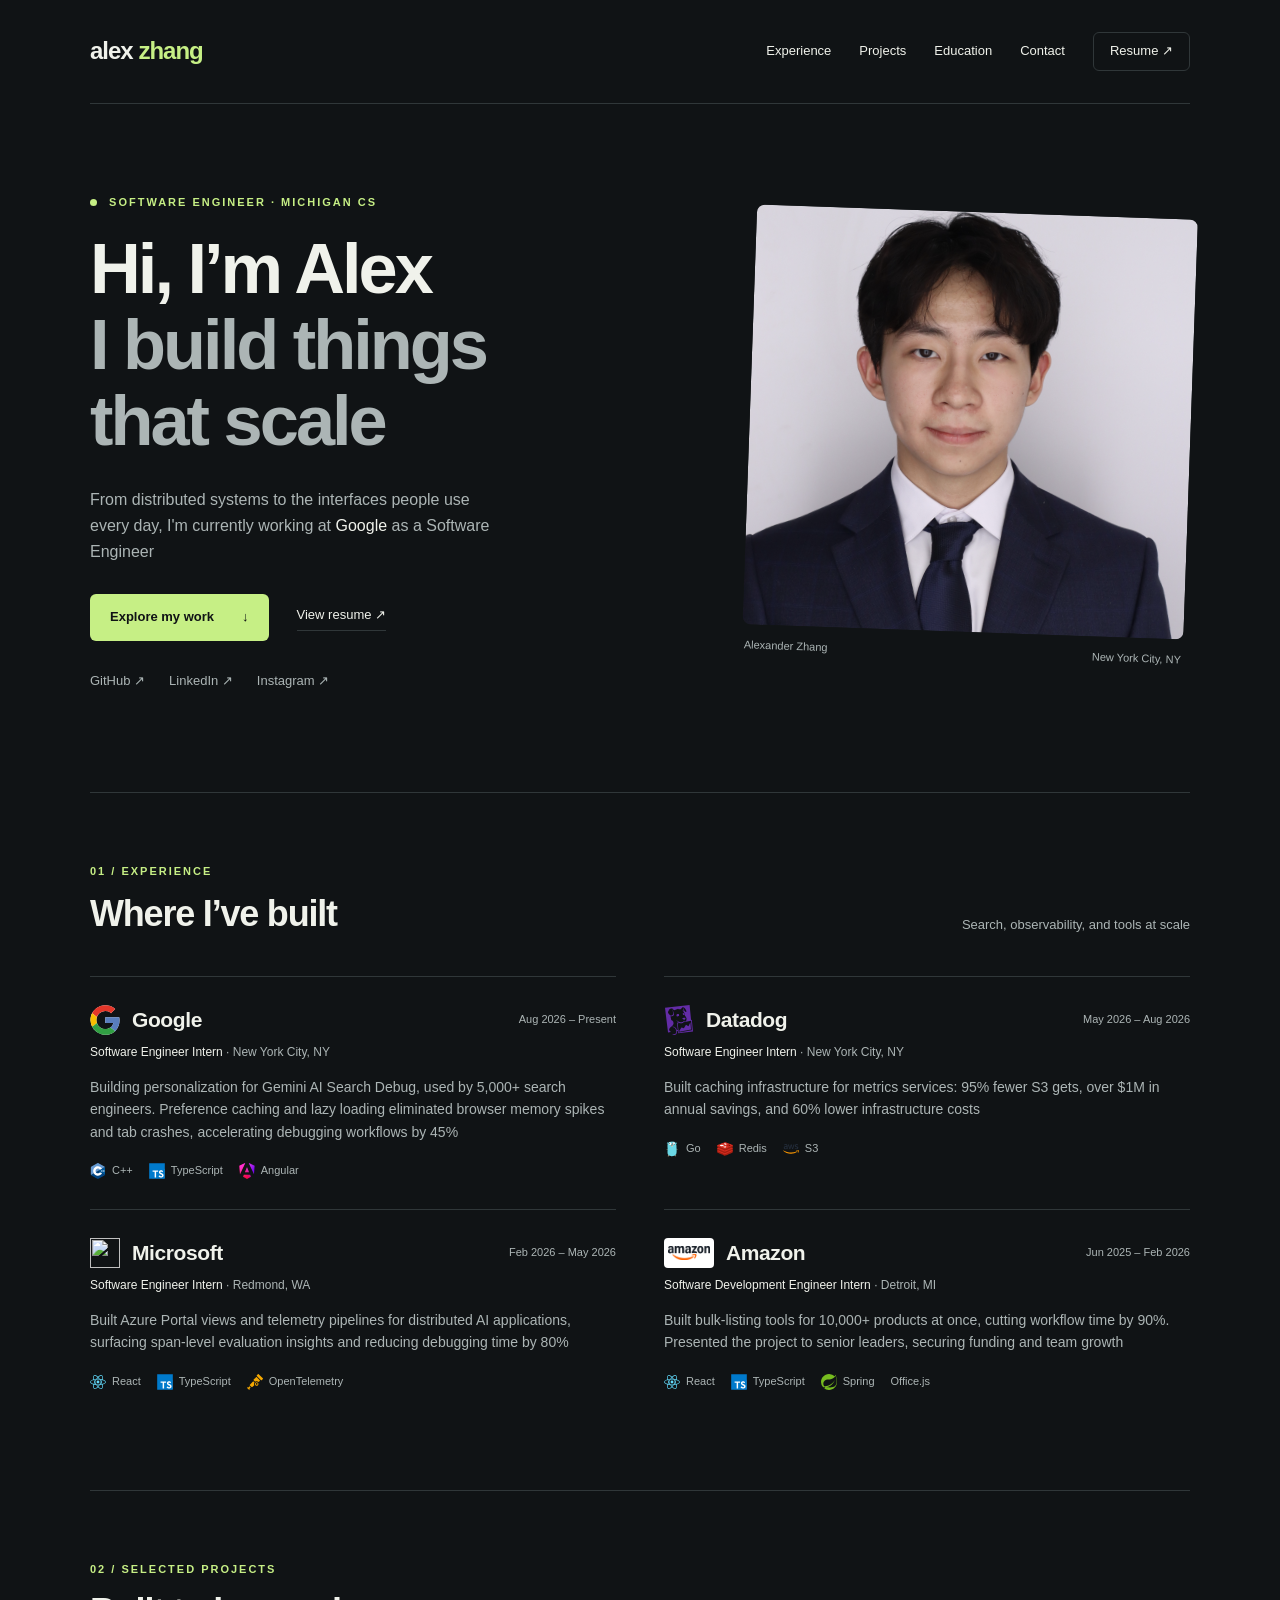
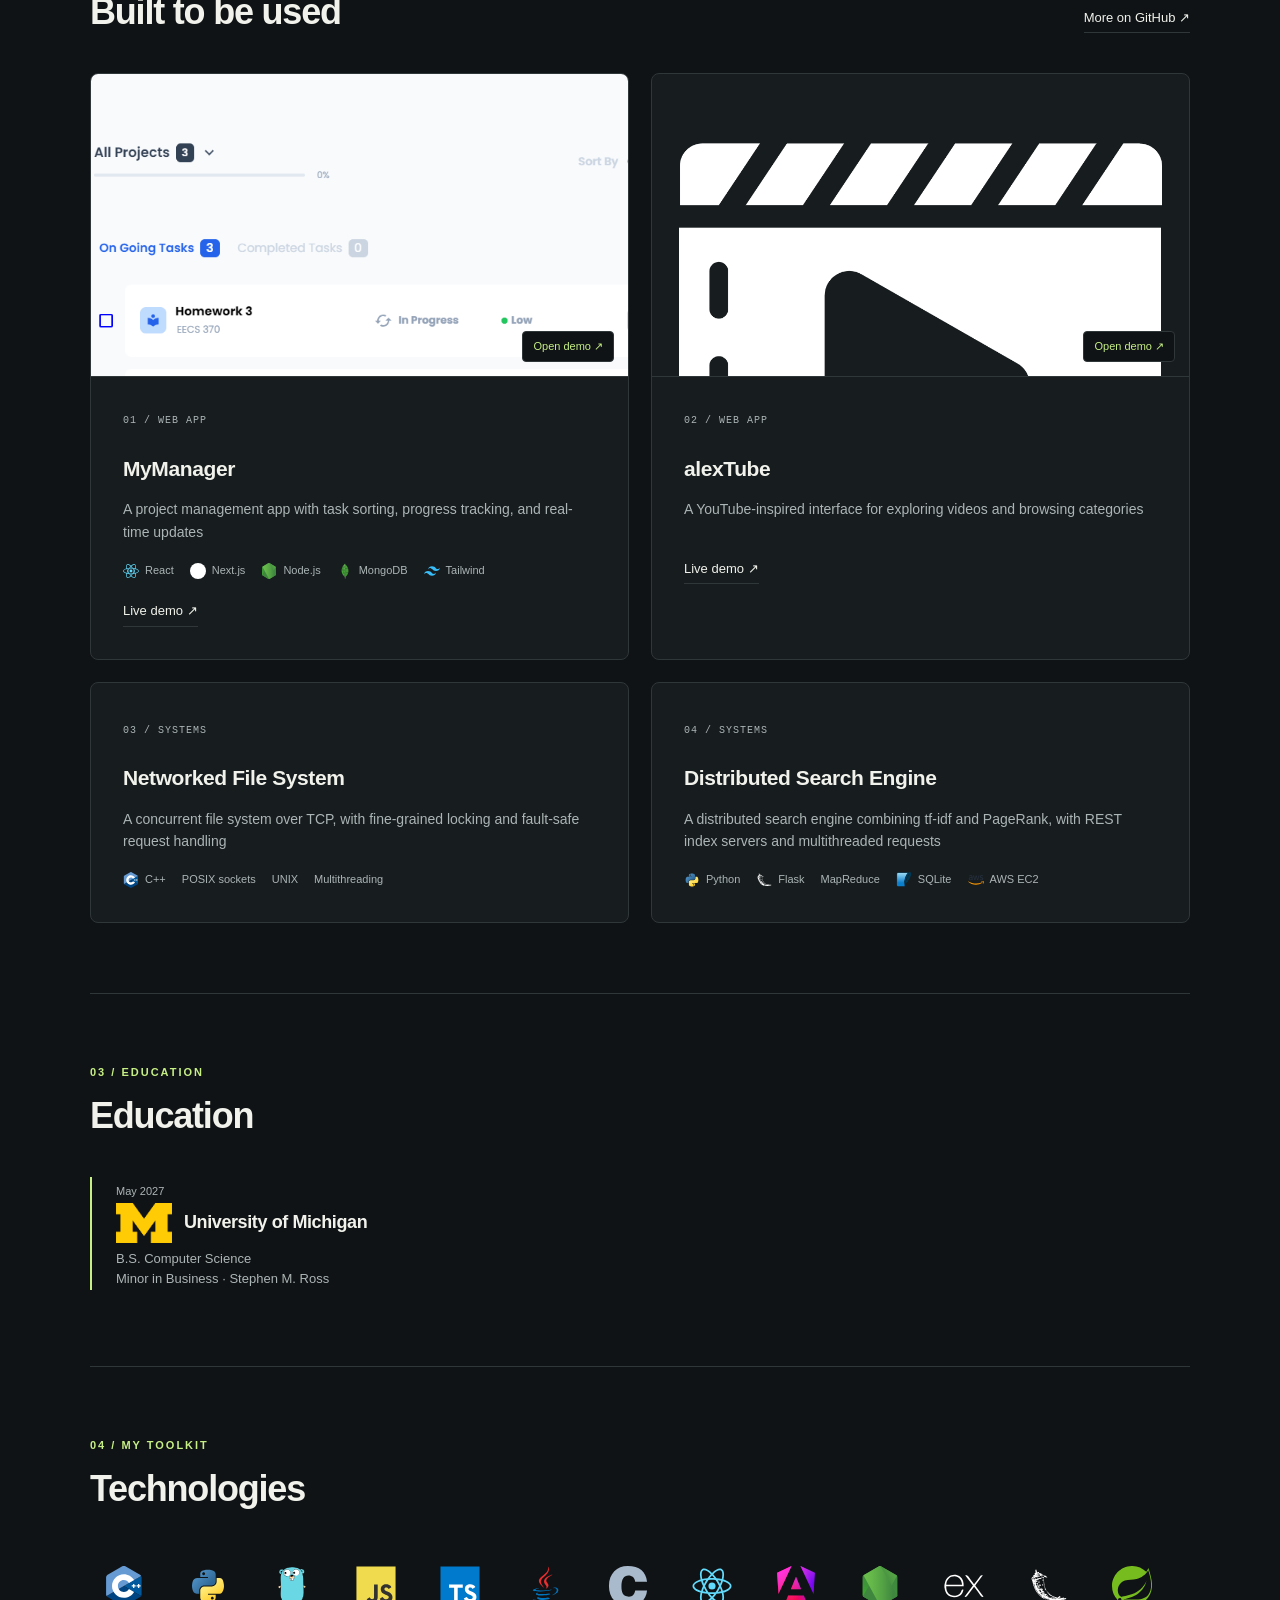
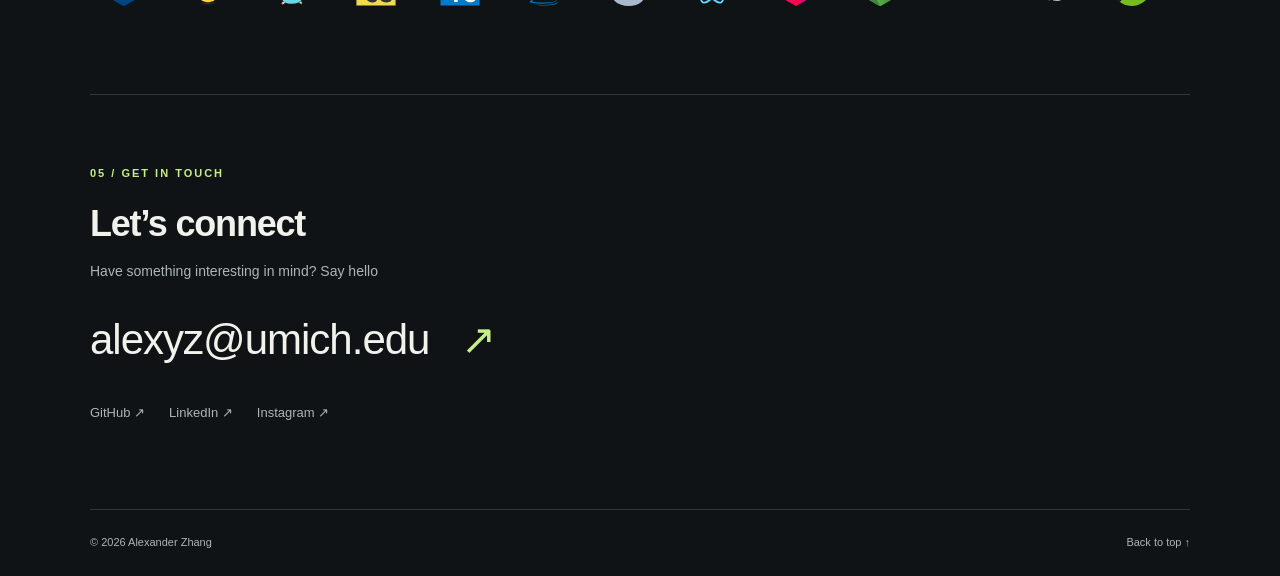
==== commit b77169b6: "cycling logos" ====
--- a/index.html
+++ b/index.html
@@ -31,11 +31,11 @@
             <span class="status-dot"></span> SOFTWARE ENGINEER · MICHIGAN CS
           </p>
           <h1>
-            Hi, I’m Alex.<br /><span>I build things<br />that scale.</span>
+            Hi, I’m Alex<br /><span>I build things<br />that scale</span>
           </h1>
           <p class="intro">
             From distributed systems to the interfaces people use every day, I'm
-            currently working at <strong>Google</strong> as a Software Engineer.
+            currently working at <strong>Google</strong> as a Software Engineer
           </p>
           <div class="hero-actions">
             <a class="button" href="#experience"
@@ -77,14 +77,24 @@
         <div class="section-heading">
           <div>
             <p class="eyebrow">01 / EXPERIENCE</p>
-            <h2>Where I’ve built.</h2>
+            <h2>Where I’ve built</h2>
           </div>
-          <p>Search, observability, and tools at scale.</p>
+          <p>Search, observability, and tools at scale</p>
         </div>
         <div class="experience-list">
           <article class="job">
             <div class="job-heading">
-              <h3>Google</h3>
+              <div class="company-name">
+                <img
+                  class="brand-logo"
+                  src="Images/brands/google.svg"
+                  alt=""
+                  width="32"
+                  height="32"
+                  loading="lazy"
+                />
+                <h3>Google</h3>
+              </div>
               <span class="date">Aug 2026 – Present</span>
             </div>
             <p class="role">
@@ -94,13 +104,54 @@
               Building personalization for Gemini AI Search Debug, used by
               5,000+ search engineers. Preference caching and lazy loading
               eliminated browser memory spikes and tab crashes, accelerating
-              debugging workflows by 45%.
-            </p>
-            <p class="tech">C++ · TypeScript · Angular</p>
+              debugging workflows by 45%
+            </p>
+            <p class="tech tech-stack">
+              <span class="tech-item"
+                ><img
+                  class="tech-logo"
+                  src="Images/skills/cplusplus.svg"
+                  alt=""
+                  width="16"
+                  height="16"
+                  loading="lazy"
+                />C++</span
+              >
+              <span class="tech-item"
+                ><img
+                  class="tech-logo"
+                  src="Images/skills/typescript.svg"
+                  alt=""
+                  width="16"
+                  height="16"
+                  loading="lazy"
+                />TypeScript</span
+              >
+              <span class="tech-item"
+                ><img
+                  class="tech-logo"
+                  src="Images/skills/angular.svg"
+                  alt=""
+                  width="16"
+                  height="16"
+                  loading="lazy"
+                />Angular</span
+              >
+            </p>
           </article>
           <article class="job">
             <div class="job-heading">
-              <h3>Datadog</h3>
+              <div class="company-name">
+                <img
+                  class="brand-logo"
+                  src="Images/brands/datadog.svg"
+                  alt=""
+                  width="32"
+                  height="32"
+                  loading="lazy"
+                />
+                <h3>Datadog</h3>
+              </div>
               <span class="date">May 2026 – Aug 2026</span>
             </div>
             <p class="role">
@@ -109,13 +160,54 @@
             <p>
               Built caching infrastructure for metrics services: 95% fewer S3
               gets, over $1M in annual savings, and 60% lower infrastructure
-              costs.
-            </p>
-            <p class="tech">Go · Redis · S3</p>
+              costs
+            </p>
+            <p class="tech tech-stack">
+              <span class="tech-item"
+                ><img
+                  class="tech-logo"
+                  src="Images/skills/go.svg"
+                  alt=""
+                  width="16"
+                  height="16"
+                  loading="lazy"
+                />Go</span
+              >
+              <span class="tech-item"
+                ><img
+                  class="tech-logo"
+                  src="Images/skills/redis.svg"
+                  alt=""
+                  width="16"
+                  height="16"
+                  loading="lazy"
+                />Redis</span
+              >
+              <span class="tech-item"
+                ><img
+                  class="tech-logo"
+                  src="Images/skills/amazonwebservices.svg"
+                  alt=""
+                  width="16"
+                  height="16"
+                  loading="lazy"
+                />S3</span
+              >
+            </p>
           </article>
           <article class="job">
             <div class="job-heading">
-              <h3>Microsoft</h3>
+              <div class="company-name">
+                <img
+                  class="brand-logo"
+                  src="Images/brands/microsoft.svg"
+                  alt=""
+                  width="32"
+                  height="32"
+                  loading="lazy"
+                />
+                <h3>Microsoft</h3>
+              </div>
               <span class="date">Feb 2026 – May 2026</span>
             </div>
             <p class="role">
@@ -124,13 +216,54 @@
             <p>
               Built Azure Portal views and telemetry pipelines for distributed
               AI applications, surfacing span-level evaluation insights and
-              reducing debugging time by 80%.
-            </p>
-            <p class="tech">React · TypeScript · OpenTelemetry</p>
+              reducing debugging time by 80%
+            </p>
+            <p class="tech tech-stack">
+              <span class="tech-item"
+                ><img
+                  class="tech-logo"
+                  src="Images/skills/react.svg"
+                  alt=""
+                  width="16"
+                  height="16"
+                  loading="lazy"
+                />React</span
+              >
+              <span class="tech-item"
+                ><img
+                  class="tech-logo"
+                  src="Images/skills/typescript.svg"
+                  alt=""
+                  width="16"
+                  height="16"
+                  loading="lazy"
+                />TypeScript</span
+              >
+              <span class="tech-item"
+                ><img
+                  class="tech-logo"
+                  src="Images/skills/opentelemetry.svg"
+                  alt=""
+                  width="16"
+                  height="16"
+                  loading="lazy"
+                />OpenTelemetry</span
+              >
+            </p>
           </article>
           <article class="job">
             <div class="job-heading">
-              <h3>Amazon</h3>
+              <div class="company-name">
+                <img
+                  class="brand-logo brand-logo-amazon"
+                  src="Images/amazon-logo.png"
+                  alt=""
+                  width="32"
+                  height="32"
+                  loading="lazy"
+                />
+                <h3>Amazon</h3>
+              </div>
               <span class="date">Jun 2025 – Feb 2026</span>
             </div>
             <p class="role">
@@ -139,9 +272,41 @@
             <p>
               Built bulk-listing tools for 10,000+ products at once, cutting
               workflow time by 90%. Presented the project to senior leaders,
-              securing funding and team growth.
-            </p>
-            <p class="tech">React · TypeScript · Spring · Office.js</p>
+              securing funding and team growth
+            </p>
+            <p class="tech tech-stack">
+              <span class="tech-item"
+                ><img
+                  class="tech-logo"
+                  src="Images/skills/react.svg"
+                  alt=""
+                  width="16"
+                  height="16"
+                  loading="lazy"
+                />React</span
+              >
+              <span class="tech-item"
+                ><img
+                  class="tech-logo"
+                  src="Images/skills/typescript.svg"
+                  alt=""
+                  width="16"
+                  height="16"
+                  loading="lazy"
+                />TypeScript</span
+              >
+              <span class="tech-item"
+                ><img
+                  class="tech-logo"
+                  src="Images/skills/spring.svg"
+                  alt=""
+                  width="16"
+                  height="16"
+                  loading="lazy"
+                />Spring</span
+              >
+              <span class="tech-item">Office.js</span>
+            </p>
           </article>
         </div>
       </section>
@@ -149,7 +314,7 @@
         <div class="section-heading">
           <div>
             <p class="eyebrow">02 / SELECTED PROJECTS</p>
-            <h2>Built to be used.</h2>
+            <h2>Built to be used</h2>
           </div>
           <a
             class="text-link"
@@ -182,9 +347,60 @@
               <h3>MyManager</h3>
               <p>
                 A project management app with task sorting, progress tracking,
-                and real-time updates.
+                and real-time updates
               </p>
-              <p class="tech">React · Next.js · Node.js · MongoDB · Tailwind</p>
+              <p class="tech tech-stack">
+                <span class="tech-item"
+                  ><img
+                    class="tech-logo"
+                    src="Images/skills/react.svg"
+                    alt=""
+                    width="16"
+                    height="16"
+                    loading="lazy"
+                  />React</span
+                >
+                <span class="tech-item"
+                  ><img
+                    class="tech-logo tech-logo-light"
+                    src="Images/skills/nextjs.svg"
+                    alt=""
+                    width="16"
+                    height="16"
+                    loading="lazy"
+                  />Next.js</span
+                >
+                <span class="tech-item"
+                  ><img
+                    class="tech-logo"
+                    src="Images/skills/nodejs.svg"
+                    alt=""
+                    width="16"
+                    height="16"
+                    loading="lazy"
+                  />Node.js</span
+                >
+                <span class="tech-item"
+                  ><img
+                    class="tech-logo"
+                    src="Images/skills/mongodb.svg"
+                    alt=""
+                    width="16"
+                    height="16"
+                    loading="lazy"
+                  />MongoDB</span
+                >
+                <span class="tech-item"
+                  ><img
+                    class="tech-logo"
+                    src="Images/skills/tailwindcss.svg"
+                    alt=""
+                    width="16"
+                    height="16"
+                    loading="lazy"
+                  />Tailwind</span
+                >
+              </p>
               <a
                 class="text-link project-demo"
                 href="https://my-manager-phi.vercel.app/"
@@ -216,7 +432,7 @@
               <h3>alexTube</h3>
               <p>
                 A YouTube-inspired interface for exploring videos and browsing
-                categories.
+                categories
               </p>
               <a
                 class="text-link project-demo"
@@ -232,18 +448,74 @@
             <h3>Networked File System</h3>
             <p>
               A concurrent file system over TCP, with fine-grained locking and
-              fault-safe request handling.
-            </p>
-            <p class="tech">C++ · POSIX sockets · UNIX · Multithreading</p>
+              fault-safe request handling
+            </p>
+            <p class="tech tech-stack">
+              <span class="tech-item"
+                ><img
+                  class="tech-logo"
+                  src="Images/skills/cplusplus.svg"
+                  alt=""
+                  width="16"
+                  height="16"
+                  loading="lazy"
+                />C++</span
+              >
+              <span class="tech-item">POSIX sockets</span>
+              <span class="tech-item">UNIX</span>
+              <span class="tech-item">Multithreading</span>
+            </p>
           </article>
           <article class="project">
             <span class="project-number">04 / SYSTEMS</span>
             <h3>Distributed Search Engine</h3>
             <p>
               A distributed search engine combining tf-idf and PageRank, with
-              REST index servers and multithreaded requests.
-            </p>
-            <p class="tech">Python · Flask · MapReduce · SQLite · AWS EC2</p>
+              REST index servers and multithreaded requests
+            </p>
+            <p class="tech tech-stack">
+              <span class="tech-item"
+                ><img
+                  class="tech-logo"
+                  src="Images/skills/python.svg"
+                  alt=""
+                  width="16"
+                  height="16"
+                  loading="lazy"
+                />Python</span
+              >
+              <span class="tech-item"
+                ><img
+                  class="tech-logo tech-logo-light"
+                  src="Images/skills/flask.svg"
+                  alt=""
+                  width="16"
+                  height="16"
+                  loading="lazy"
+                />Flask</span
+              >
+              <span class="tech-item">MapReduce</span>
+              <span class="tech-item"
+                ><img
+                  class="tech-logo"
+                  src="Images/skills/sqlite.svg"
+                  alt=""
+                  width="16"
+                  height="16"
+                  loading="lazy"
+                />SQLite</span
+              >
+              <span class="tech-item"
+                ><img
+                  class="tech-logo"
+                  src="Images/skills/amazonwebservices.svg"
+                  alt=""
+                  width="16"
+                  height="16"
+                  loading="lazy"
+                />AWS EC2</span
+              >
+            </p>
           </article>
         </div>
       </section>
@@ -255,13 +527,23 @@
         <div class="section-heading">
           <div>
             <p class="eyebrow">03 / EDUCATION</p>
-            <h2 id="education-heading">Education.</h2>
+            <h2 id="education-heading">Education</h2>
           </div>
         </div>
         <div class="education">
           <article>
             <span class="date">May 2027</span>
-            <h3>University of Michigan</h3>
+            <div class="school-name">
+              <img
+                class="school-logo"
+                src="Images/brands/michigan.png"
+                alt=""
+                width="56"
+                height="40"
+                loading="lazy"
+              />
+              <h3>University of Michigan</h3>
+            </div>
             <p>
               B.S. Computer Science<br />Minor in Business · Stephen M. Ross
             </p>
@@ -276,16 +558,8 @@
         <div class="section-heading">
           <div>
             <p class="eyebrow">04 / MY TOOLKIT</p>
-            <h2 id="toolkit-heading">Technologies.</h2>
+            <h2 id="toolkit-heading">Technologies</h2>
           </div>
-          <button
-            class="marquee-toggle"
-            type="button"
-            aria-label="Pause technology animation"
-            aria-pressed="false"
-          >
-            Pause <span aria-hidden="true">Ⅱ</span>
-          </button>
         </div>
         <div class="skills-viewport">
           <div class="skills-track">
@@ -605,8 +879,8 @@
       </section>
       <section id="contact" class="section contact">
         <p class="eyebrow">05 / GET IN TOUCH</p>
-        <h2>Let’s connect.</h2>
-        <p>Have something interesting in mind? Say hello.</p>
+        <h2>Let’s connect</h2>
+        <p>Have something interesting in mind? Say hello</p>
         <a class="email" href="mailto:alexyz@umich.edu"
           >alexyz@umich.edu <span aria-hidden="true">↗</span></a
         >
@@ -647,18 +921,6 @@
       track.appendChild(duplicate);
       toolkit.classList.add("marquee-ready");
 
-      const toggle = toolkit.querySelector(".marquee-toggle");
-      toggle.addEventListener("click", () => {
-        const paused = toolkit.classList.toggle("marquee-paused");
-        toggle.setAttribute("aria-pressed", String(paused));
-        toggle.setAttribute(
-          "aria-label",
-          paused ? "Resume technology animation" : "Pause technology animation",
-        );
-        toggle.innerHTML = paused
-          ? 'Resume <span aria-hidden="true">▶</span>'
-          : 'Pause <span aria-hidden="true">Ⅱ</span>';
-      });
       viewport.addEventListener("focusin", (event) => {
         event.target.scrollIntoView({
           block: "nearest",
--- a/style.css
+++ b/style.css
@@ -327,28 +327,7 @@
 .skill-logos li {
   flex-shrink: 0;
 }
-.marquee-toggle {
-  font: inherit;
-  font-size: 12px;
-  background: transparent;
-  color: var(--muted);
-  border: 1px solid var(--line);
-  padding: 7px 12px;
-  border-radius: 6px;
-  cursor: pointer;
-  display: none;
-}
-.marquee-ready .marquee-toggle {
-  display: inline-flex;
-  align-items: center;
-  gap: 12px;
-}
-.marquee-toggle:hover {
-  color: var(--accent);
-  border-color: var(--accent);
-}
-.skills-viewport:hover .skills-track,
-.marquee-paused .skills-track {
+.skills-viewport:hover .skills-track {
   animation-play-state: paused;
 }
 .skills-viewport:focus-within {
@@ -602,8 +581,7 @@
   .marquee-ready .skills-viewport {
     overflow-x: auto;
   }
-  .skill-logos[aria-hidden="true"],
-  .marquee-ready .marquee-toggle {
+  .skill-logos[aria-hidden="true"] {
     display: none;
   }
   html {
@@ -614,3 +592,66 @@
     transition: none;
   }
 }
+
+.company-name,
+.school-name {
+  display: flex;
+  align-items: center;
+  gap: 12px;
+  min-width: 0;
+}
+.brand-logo {
+  width: 30px;
+  height: 30px;
+  object-fit: contain;
+  flex-shrink: 0;
+}
+.brand-logo-amazon {
+  width: 50px;
+  height: 30px;
+  padding: 4px;
+  background: white;
+  border-radius: 4px;
+}
+.school-logo {
+  width: 56px;
+  height: 40px;
+  object-fit: contain;
+  flex-shrink: 0;
+}
+.tech-stack {
+  display: flex;
+  flex-wrap: wrap;
+  gap: 10px 16px;
+  align-items: center;
+}
+.tech-item {
+  display: inline-flex;
+  align-items: center;
+  gap: 6px;
+  color: var(--muted);
+}
+.tech-logo {
+  width: 16px;
+  height: 16px;
+  object-fit: contain;
+  flex-shrink: 0;
+}
+.tech-logo-light {
+  filter: brightness(0) invert(1);
+}
+@media (max-width: 600px) {
+  .company-name {
+    gap: 8px;
+  }
+  .company-name h3 {
+    font-size: 18px;
+  }
+  .brand-logo {
+    width: 24px;
+    height: 24px;
+  }
+  .brand-logo-amazon {
+    width: 42px;
+  }
+}
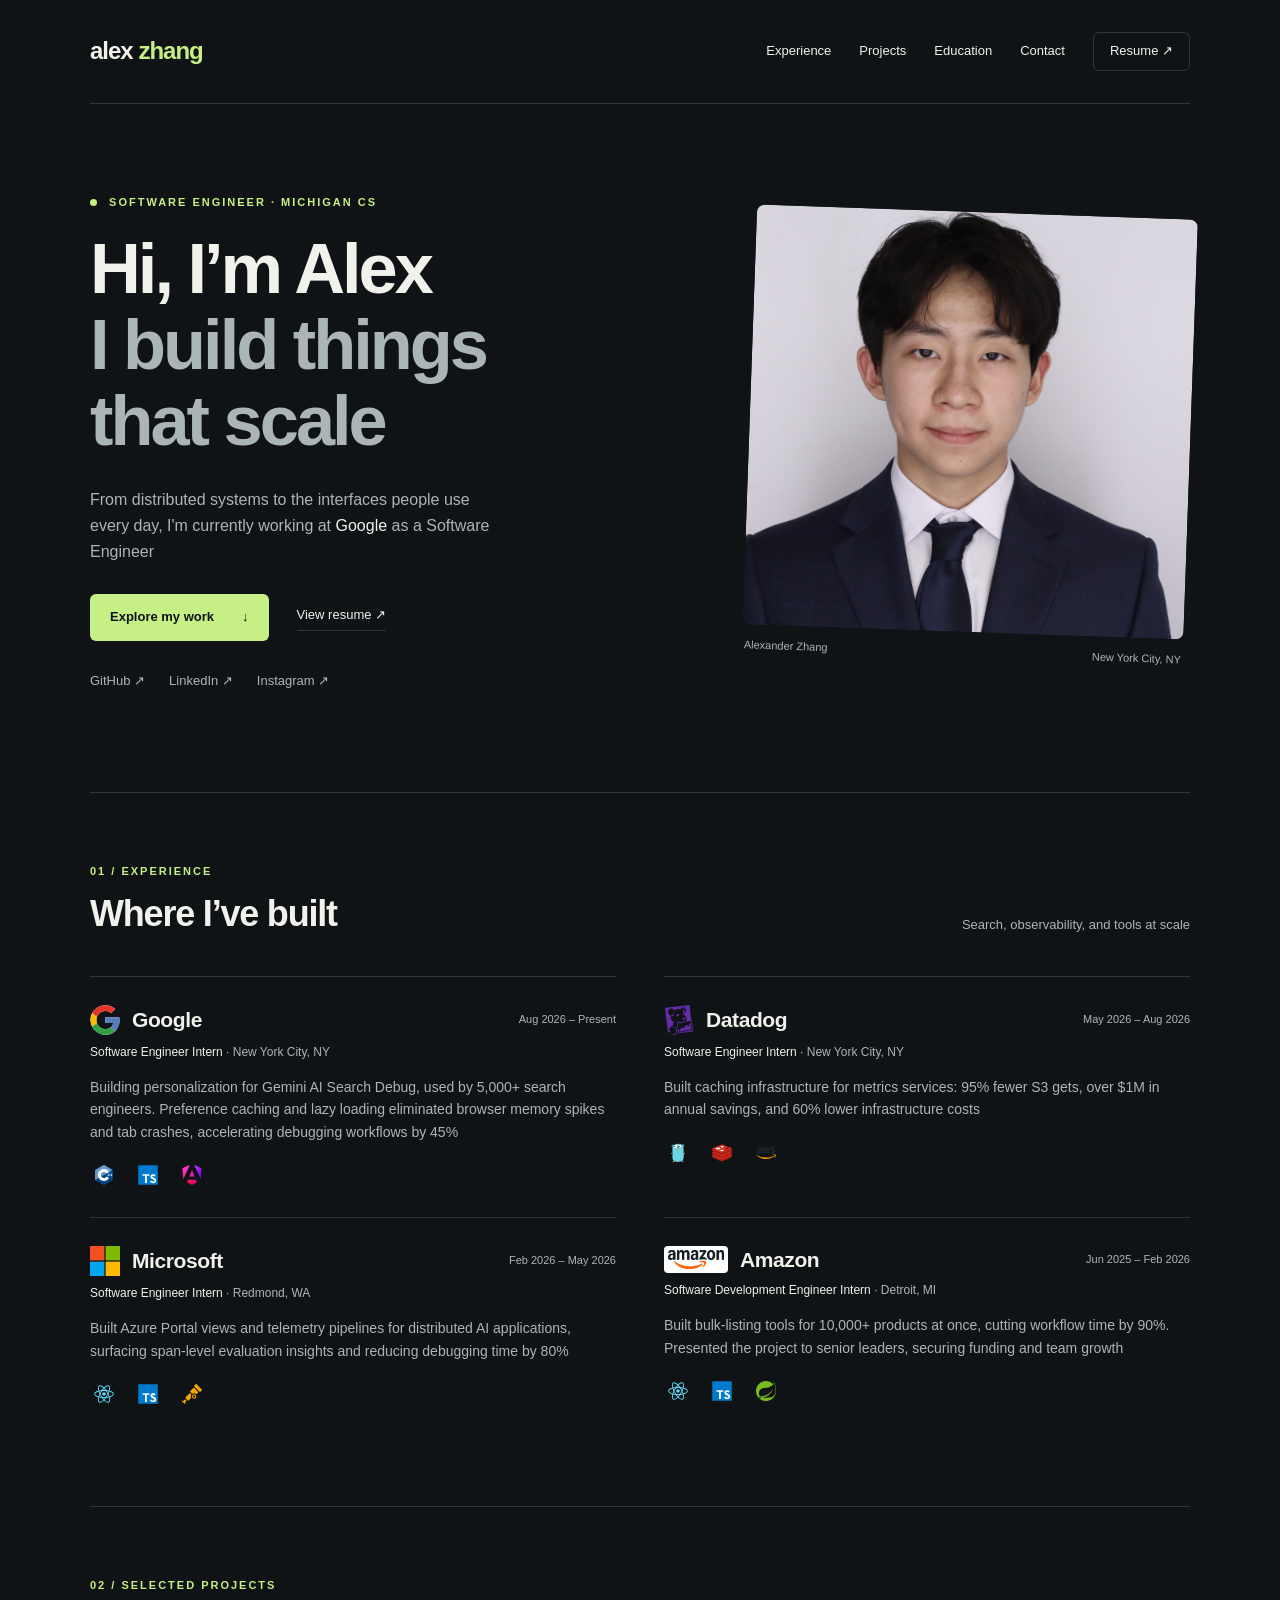
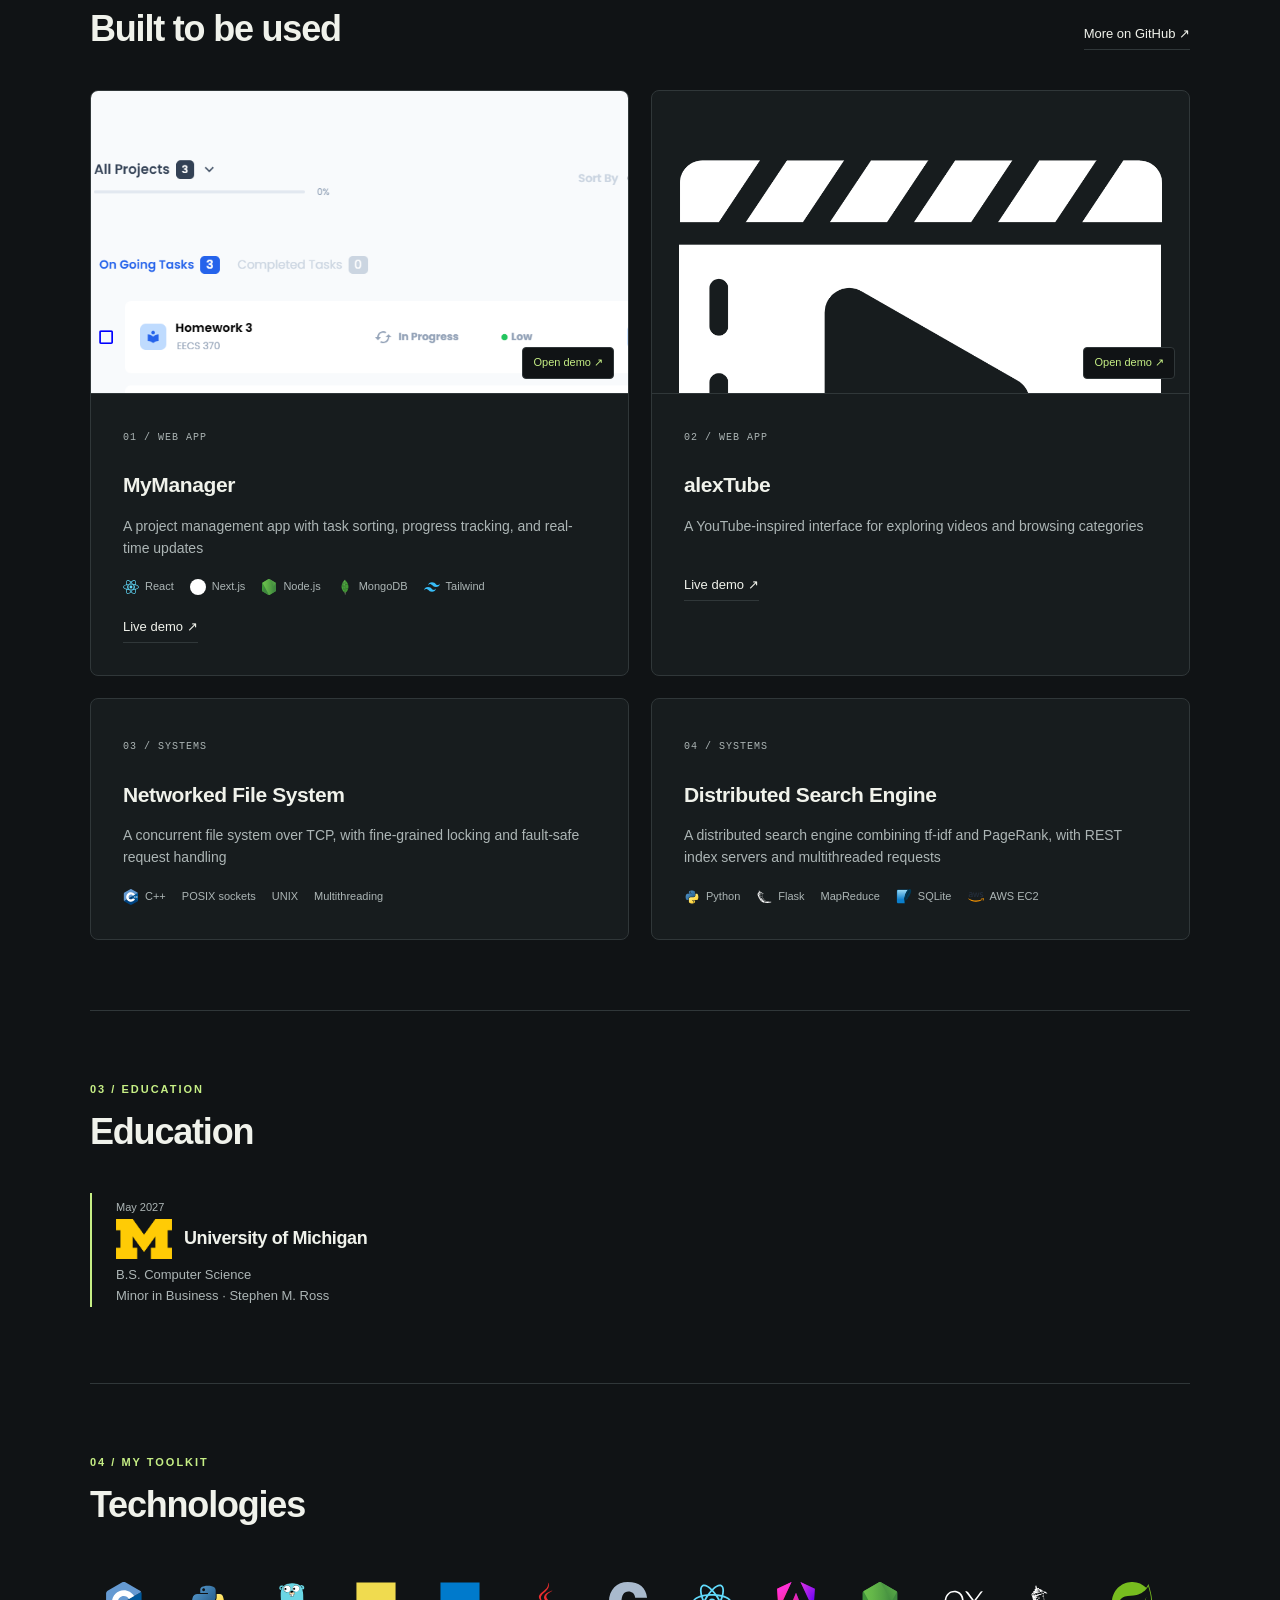
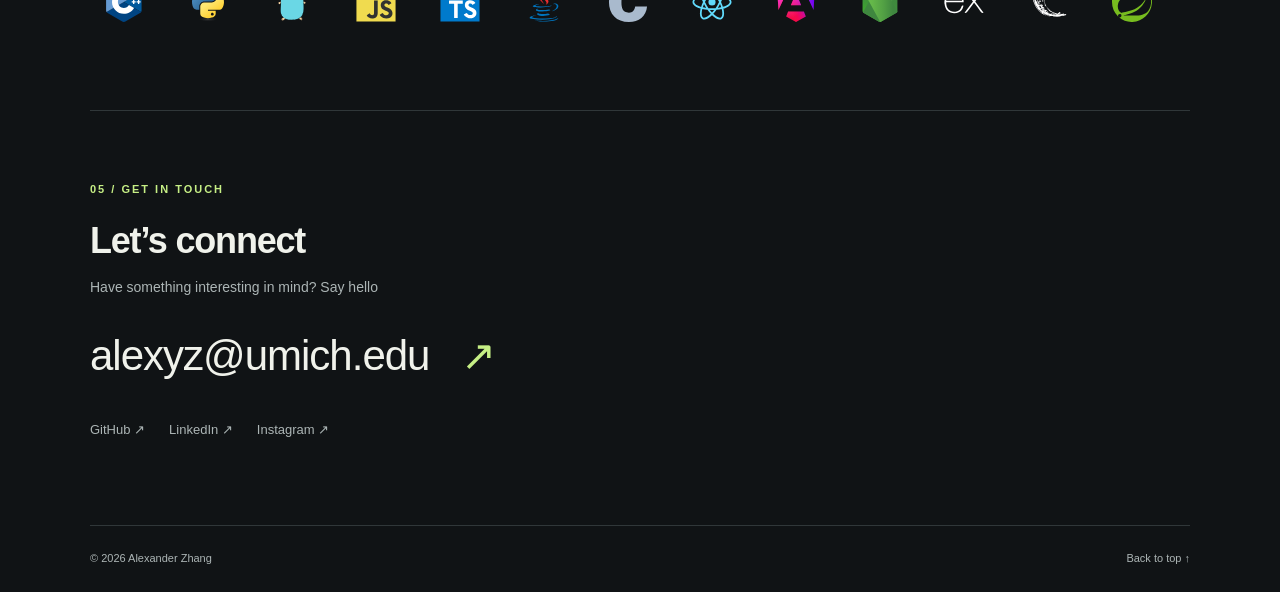
==== commit 72be0fb5: "fixed logo sizing" ====
--- a/index.html
+++ b/index.html
@@ -107,7 +107,11 @@
               debugging workflows by 45%
             </p>
             <p class="tech tech-stack">
-              <span class="tech-item"
+              <span
+                class="skill-icon experience-tech-icon"
+                tabindex="0"
+                role="img"
+                aria-label="C++"
                 ><img
                   class="tech-logo"
                   src="Images/skills/cplusplus.svg"
@@ -115,9 +119,15 @@
                   width="16"
                   height="16"
                   loading="lazy"
-                />C++</span
-              >
-              <span class="tech-item"
+                /><span class="skill-tooltip" aria-hidden="true"
+                  >C++</span
+                ></span
+              >
+              <span
+                class="skill-icon experience-tech-icon"
+                tabindex="0"
+                role="img"
+                aria-label="TypeScript"
                 ><img
                   class="tech-logo"
                   src="Images/skills/typescript.svg"
@@ -125,9 +135,15 @@
                   width="16"
                   height="16"
                   loading="lazy"
-                />TypeScript</span
-              >
-              <span class="tech-item"
+                /><span class="skill-tooltip" aria-hidden="true"
+                  >TypeScript</span
+                ></span
+              >
+              <span
+                class="skill-icon experience-tech-icon"
+                tabindex="0"
+                role="img"
+                aria-label="Angular"
                 ><img
                   class="tech-logo"
                   src="Images/skills/angular.svg"
@@ -135,7 +151,9 @@
                   width="16"
                   height="16"
                   loading="lazy"
-                />Angular</span
+                /><span class="skill-tooltip" aria-hidden="true"
+                  >Angular</span
+                ></span
               >
             </p>
           </article>
@@ -163,7 +181,11 @@
               costs
             </p>
             <p class="tech tech-stack">
-              <span class="tech-item"
+              <span
+                class="skill-icon experience-tech-icon"
+                tabindex="0"
+                role="img"
+                aria-label="Go"
                 ><img
                   class="tech-logo"
                   src="Images/skills/go.svg"
@@ -171,9 +193,13 @@
                   width="16"
                   height="16"
                   loading="lazy"
-                />Go</span
-              >
-              <span class="tech-item"
+                /><span class="skill-tooltip" aria-hidden="true">Go</span></span
+              >
+              <span
+                class="skill-icon experience-tech-icon"
+                tabindex="0"
+                role="img"
+                aria-label="Redis"
                 ><img
                   class="tech-logo"
                   src="Images/skills/redis.svg"
@@ -181,9 +207,15 @@
                   width="16"
                   height="16"
                   loading="lazy"
-                />Redis</span
-              >
-              <span class="tech-item"
+                /><span class="skill-tooltip" aria-hidden="true"
+                  >Redis</span
+                ></span
+              >
+              <span
+                class="skill-icon experience-tech-icon"
+                tabindex="0"
+                role="img"
+                aria-label="S3"
                 ><img
                   class="tech-logo"
                   src="Images/skills/amazonwebservices.svg"
@@ -191,7 +223,7 @@
                   width="16"
                   height="16"
                   loading="lazy"
-                />S3</span
+                /><span class="skill-tooltip" aria-hidden="true">S3</span></span
               >
             </p>
           </article>
@@ -219,7 +251,11 @@
               reducing debugging time by 80%
             </p>
             <p class="tech tech-stack">
-              <span class="tech-item"
+              <span
+                class="skill-icon experience-tech-icon"
+                tabindex="0"
+                role="img"
+                aria-label="React"
                 ><img
                   class="tech-logo"
                   src="Images/skills/react.svg"
@@ -227,9 +263,15 @@
                   width="16"
                   height="16"
                   loading="lazy"
-                />React</span
-              >
-              <span class="tech-item"
+                /><span class="skill-tooltip" aria-hidden="true"
+                  >React</span
+                ></span
+              >
+              <span
+                class="skill-icon experience-tech-icon"
+                tabindex="0"
+                role="img"
+                aria-label="TypeScript"
                 ><img
                   class="tech-logo"
                   src="Images/skills/typescript.svg"
@@ -237,9 +279,15 @@
                   width="16"
                   height="16"
                   loading="lazy"
-                />TypeScript</span
-              >
-              <span class="tech-item"
+                /><span class="skill-tooltip" aria-hidden="true"
+                  >TypeScript</span
+                ></span
+              >
+              <span
+                class="skill-icon experience-tech-icon"
+                tabindex="0"
+                role="img"
+                aria-label="OpenTelemetry"
                 ><img
                   class="tech-logo"
                   src="Images/skills/opentelemetry.svg"
@@ -247,7 +295,9 @@
                   width="16"
                   height="16"
                   loading="lazy"
-                />OpenTelemetry</span
+                /><span class="skill-tooltip" aria-hidden="true"
+                  >OpenTelemetry</span
+                ></span
               >
             </p>
           </article>
@@ -258,8 +308,8 @@
                   class="brand-logo brand-logo-amazon"
                   src="Images/amazon-logo.png"
                   alt=""
-                  width="32"
-                  height="32"
+                  width="6110"
+                  height="2047"
                   loading="lazy"
                 />
                 <h3>Amazon</h3>
@@ -275,7 +325,11 @@
               securing funding and team growth
             </p>
             <p class="tech tech-stack">
-              <span class="tech-item"
+              <span
+                class="skill-icon experience-tech-icon"
+                tabindex="0"
+                role="img"
+                aria-label="React"
                 ><img
                   class="tech-logo"
                   src="Images/skills/react.svg"
@@ -283,9 +337,15 @@
                   width="16"
                   height="16"
                   loading="lazy"
-                />React</span
-              >
-              <span class="tech-item"
+                /><span class="skill-tooltip" aria-hidden="true"
+                  >React</span
+                ></span
+              >
+              <span
+                class="skill-icon experience-tech-icon"
+                tabindex="0"
+                role="img"
+                aria-label="TypeScript"
                 ><img
                   class="tech-logo"
                   src="Images/skills/typescript.svg"
@@ -293,9 +353,15 @@
                   width="16"
                   height="16"
                   loading="lazy"
-                />TypeScript</span
-              >
-              <span class="tech-item"
+                /><span class="skill-tooltip" aria-hidden="true"
+                  >TypeScript</span
+                ></span
+              >
+              <span
+                class="skill-icon experience-tech-icon"
+                tabindex="0"
+                role="img"
+                aria-label="Spring"
                 ><img
                   class="tech-logo"
                   src="Images/skills/spring.svg"
@@ -303,9 +369,10 @@
                   width="16"
                   height="16"
                   loading="lazy"
-                />Spring</span
-              >
-              <span class="tech-item">Office.js</span>
+                /><span class="skill-tooltip" aria-hidden="true"
+                  >Spring</span
+                ></span
+              >
             </p>
           </article>
         </div>
--- a/style.css
+++ b/style.css
@@ -607,8 +607,8 @@
   flex-shrink: 0;
 }
 .brand-logo-amazon {
-  width: 50px;
-  height: 30px;
+  width: 64px;
+  height: auto;
   padding: 4px;
   background: white;
   border-radius: 4px;
@@ -652,6 +652,16 @@
     height: 24px;
   }
   .brand-logo-amazon {
-    width: 42px;
-  }
-}
+    width: 56px;
+    height: auto;
+  }
+}
+
+.experience-tech-icon {
+  width: 28px;
+  height: 28px;
+}
+.experience-tech-icon .tech-logo {
+  width: 20px;
+  height: 20px;
+}
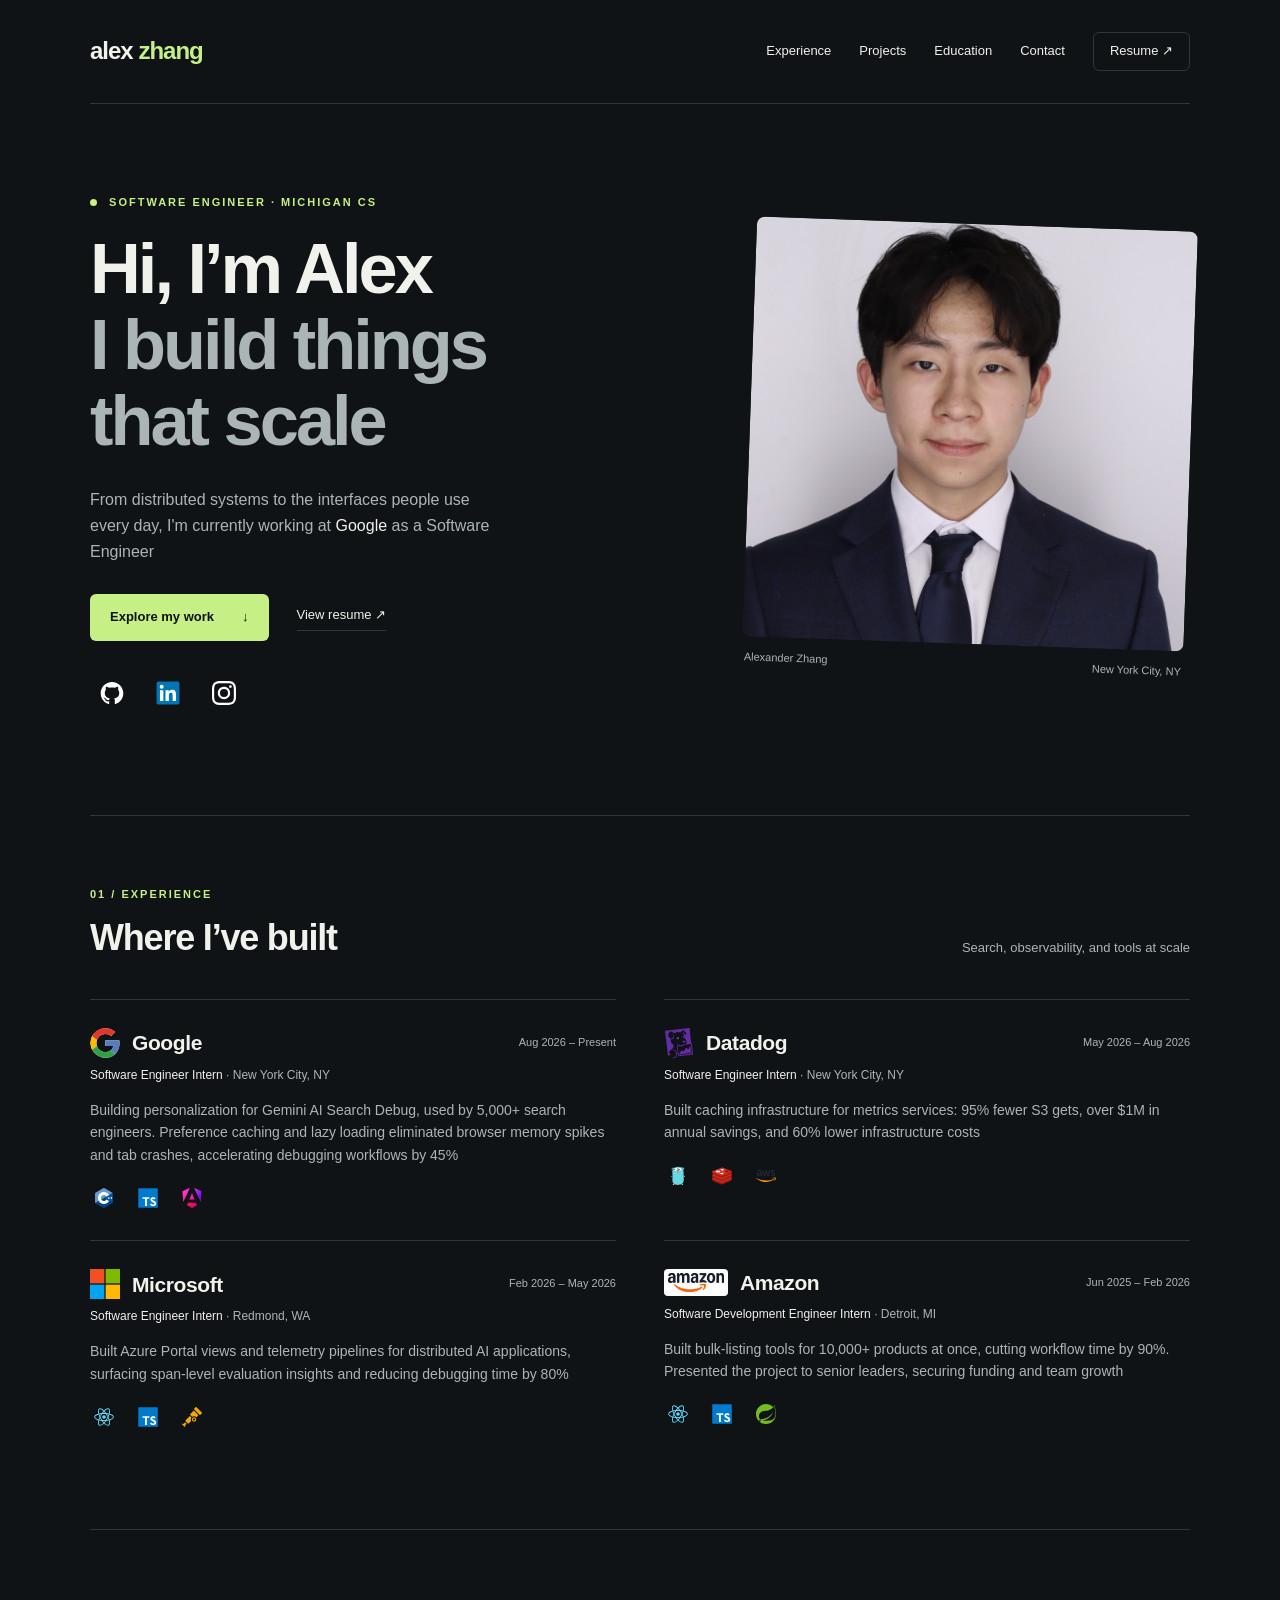
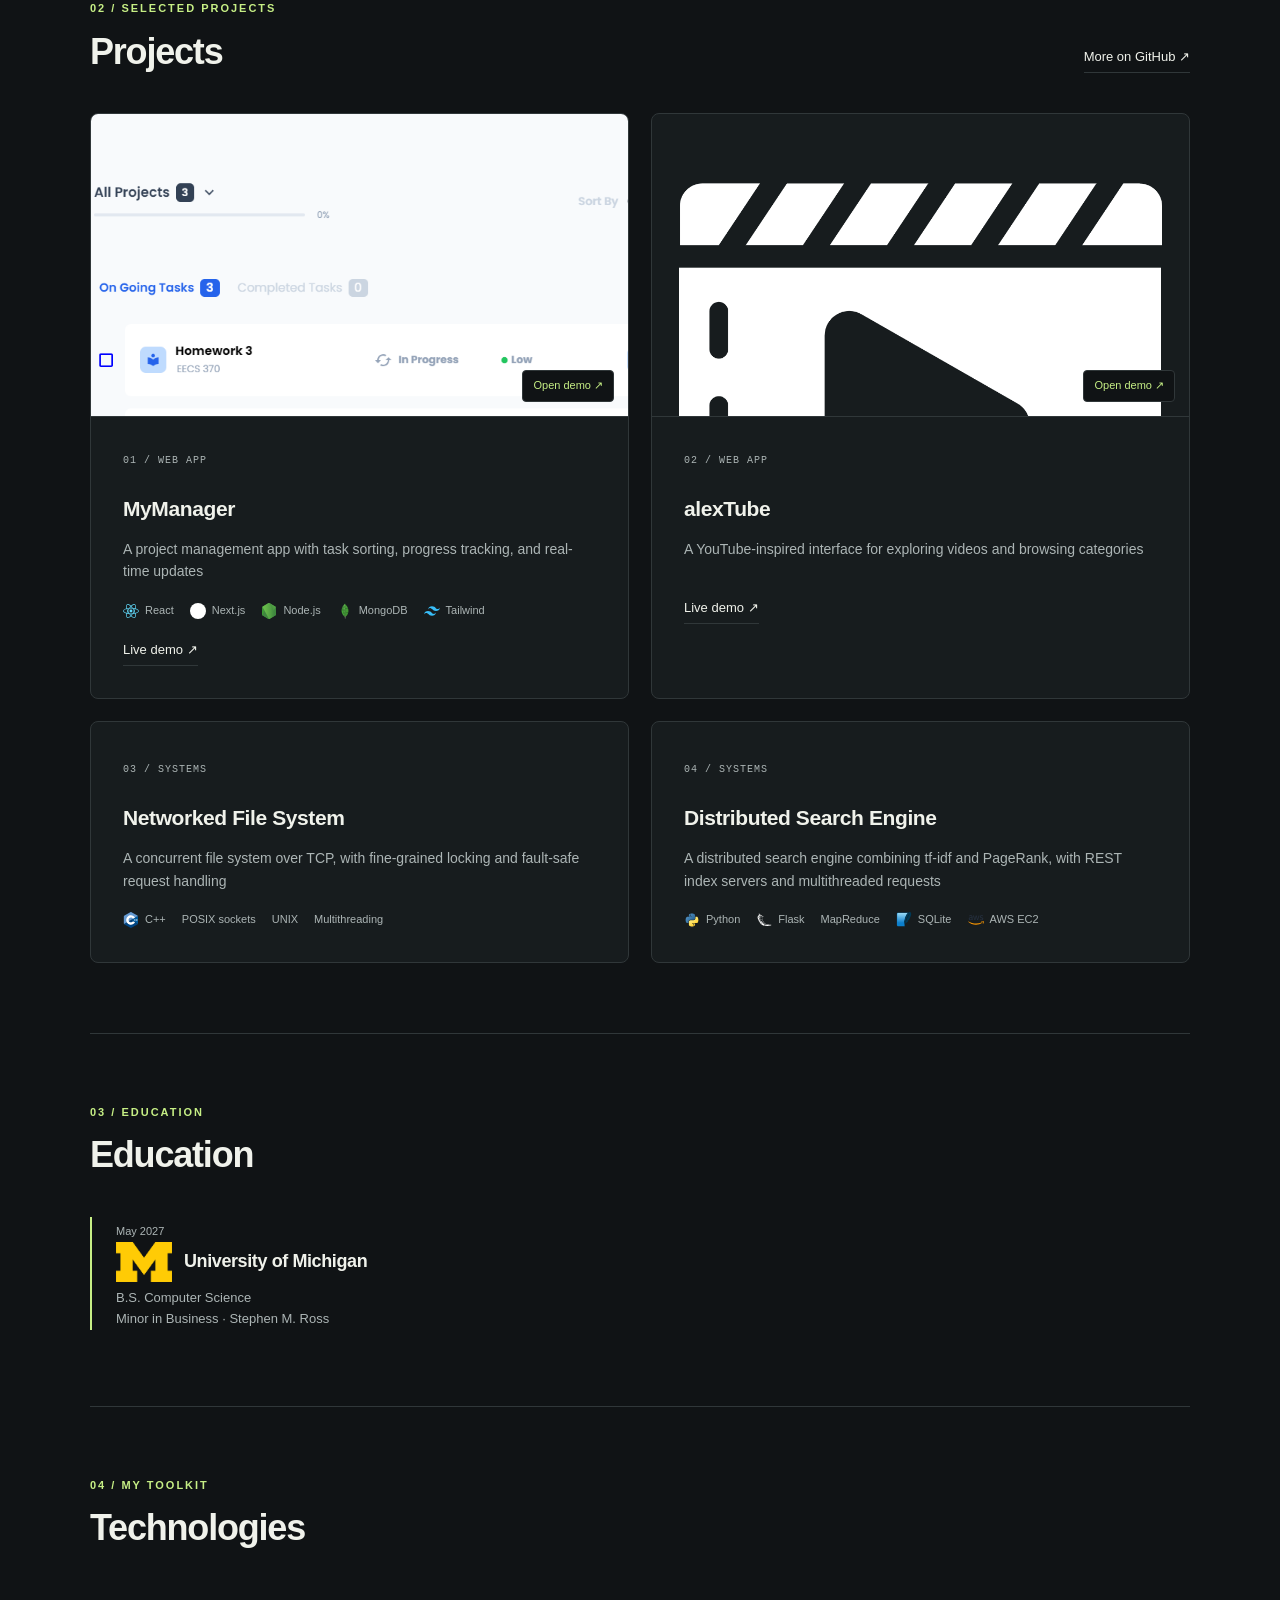
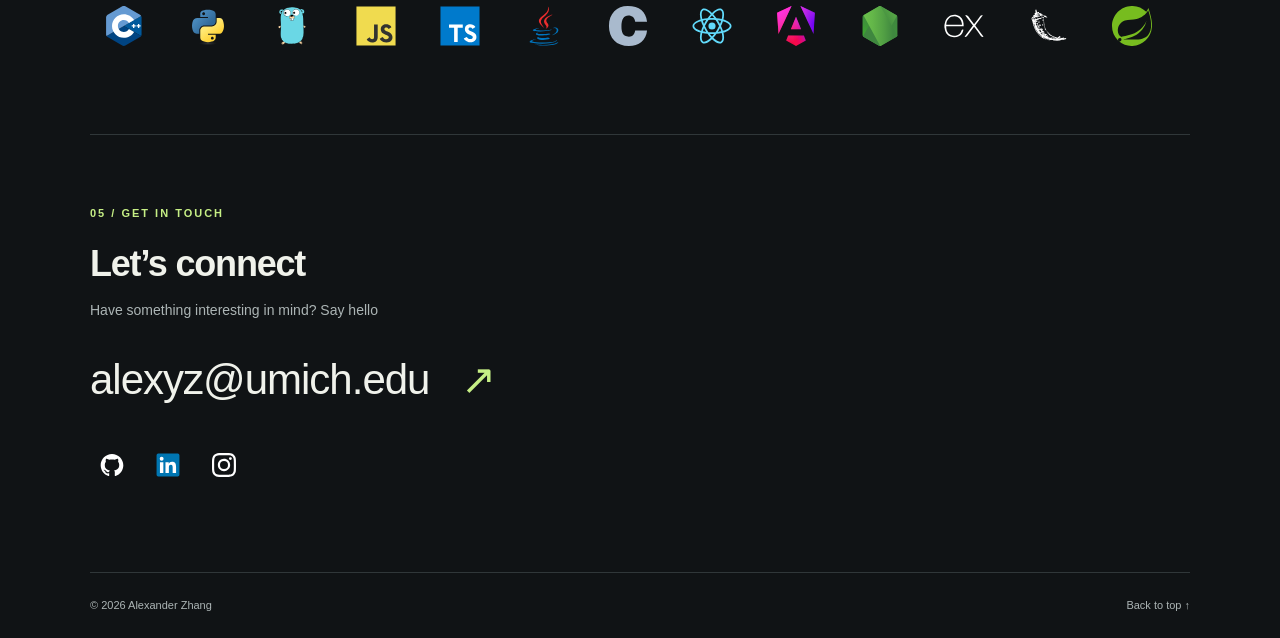
==== commit 107bdc6e: "added social logos" ====
--- a/index.html
+++ b/index.html
@@ -44,20 +44,48 @@
           </div>
           <div class="social-links" aria-label="Social profiles">
             <a
+              class="social-link skill-icon"
               href="https://github.com/Alexybz"
               target="_blank"
               rel="noopener noreferrer"
-              >GitHub ↗</a
+              aria-label="GitHub"
+              ><img
+                class="social-logo social-logo-github"
+                src="Images/brands/github.svg"
+                alt=""
+                width="24"
+                height="24"
+              /><span class="skill-tooltip" aria-hidden="true">GitHub</span></a
             ><a
+              class="social-link skill-icon"
               href="https://linkedin.com/in/alexyz1"
               target="_blank"
               rel="noopener noreferrer"
-              >LinkedIn ↗</a
+              aria-label="LinkedIn"
+              ><img
+                class="social-logo social-logo-linkedin"
+                src="Images/brands/linkedin.svg"
+                alt=""
+                width="24"
+                height="24"
+              /><span class="skill-tooltip" aria-hidden="true"
+                >LinkedIn</span
+              ></a
             ><a
+              class="social-link skill-icon"
               href="https://www.instagram.com/alexybz04/"
               target="_blank"
               rel="noopener noreferrer"
-              >Instagram ↗</a
+              aria-label="Instagram"
+              ><img
+                class="social-logo social-logo-instagram"
+                src="Images/brands/instagram.svg"
+                alt=""
+                width="24"
+                height="24"
+              /><span class="skill-tooltip" aria-hidden="true"
+                >Instagram</span
+              ></a
             >
           </div>
         </div>
@@ -381,7 +409,7 @@
         <div class="section-heading">
           <div>
             <p class="eyebrow">02 / SELECTED PROJECTS</p>
-            <h2>Built to be used</h2>
+            <h2>Projects</h2>
           </div>
           <a
             class="text-link"
@@ -953,20 +981,44 @@
         >
         <div class="social-links">
           <a
+            class="social-link skill-icon"
             href="https://github.com/Alexybz"
             target="_blank"
             rel="noopener noreferrer"
-            >GitHub ↗</a
+            aria-label="GitHub"
+            ><img
+              class="social-logo social-logo-github"
+              src="Images/brands/github.svg"
+              alt=""
+              width="24"
+              height="24"
+            /><span class="skill-tooltip" aria-hidden="true">GitHub</span></a
           ><a
+            class="social-link skill-icon"
             href="https://linkedin.com/in/alexyz1"
             target="_blank"
             rel="noopener noreferrer"
-            >LinkedIn ↗</a
+            aria-label="LinkedIn"
+            ><img
+              class="social-logo social-logo-linkedin"
+              src="Images/brands/linkedin.svg"
+              alt=""
+              width="24"
+              height="24"
+            /><span class="skill-tooltip" aria-hidden="true">LinkedIn</span></a
           ><a
+            class="social-link skill-icon"
             href="https://www.instagram.com/alexybz04/"
             target="_blank"
             rel="noopener noreferrer"
-            >Instagram ↗</a
+            aria-label="Instagram"
+            ><img
+              class="social-logo social-logo-instagram"
+              src="Images/brands/instagram.svg"
+              alt=""
+              width="24"
+              height="24"
+            /><span class="skill-tooltip" aria-hidden="true">Instagram</span></a
           >
         </div>
       </section>
--- a/style.css
+++ b/style.css
@@ -665,3 +665,23 @@
   width: 20px;
   height: 20px;
 }
+
+.social-links {
+  gap: 12px;
+  align-items: center;
+}
+.social-link {
+  width: 44px;
+  height: 44px;
+}
+.social-link:hover {
+  background: var(--panel);
+}
+.social-logo {
+  width: 24px;
+  height: 24px;
+}
+.social-logo-github,
+.social-logo-instagram {
+  filter: brightness(0) invert(1);
+}
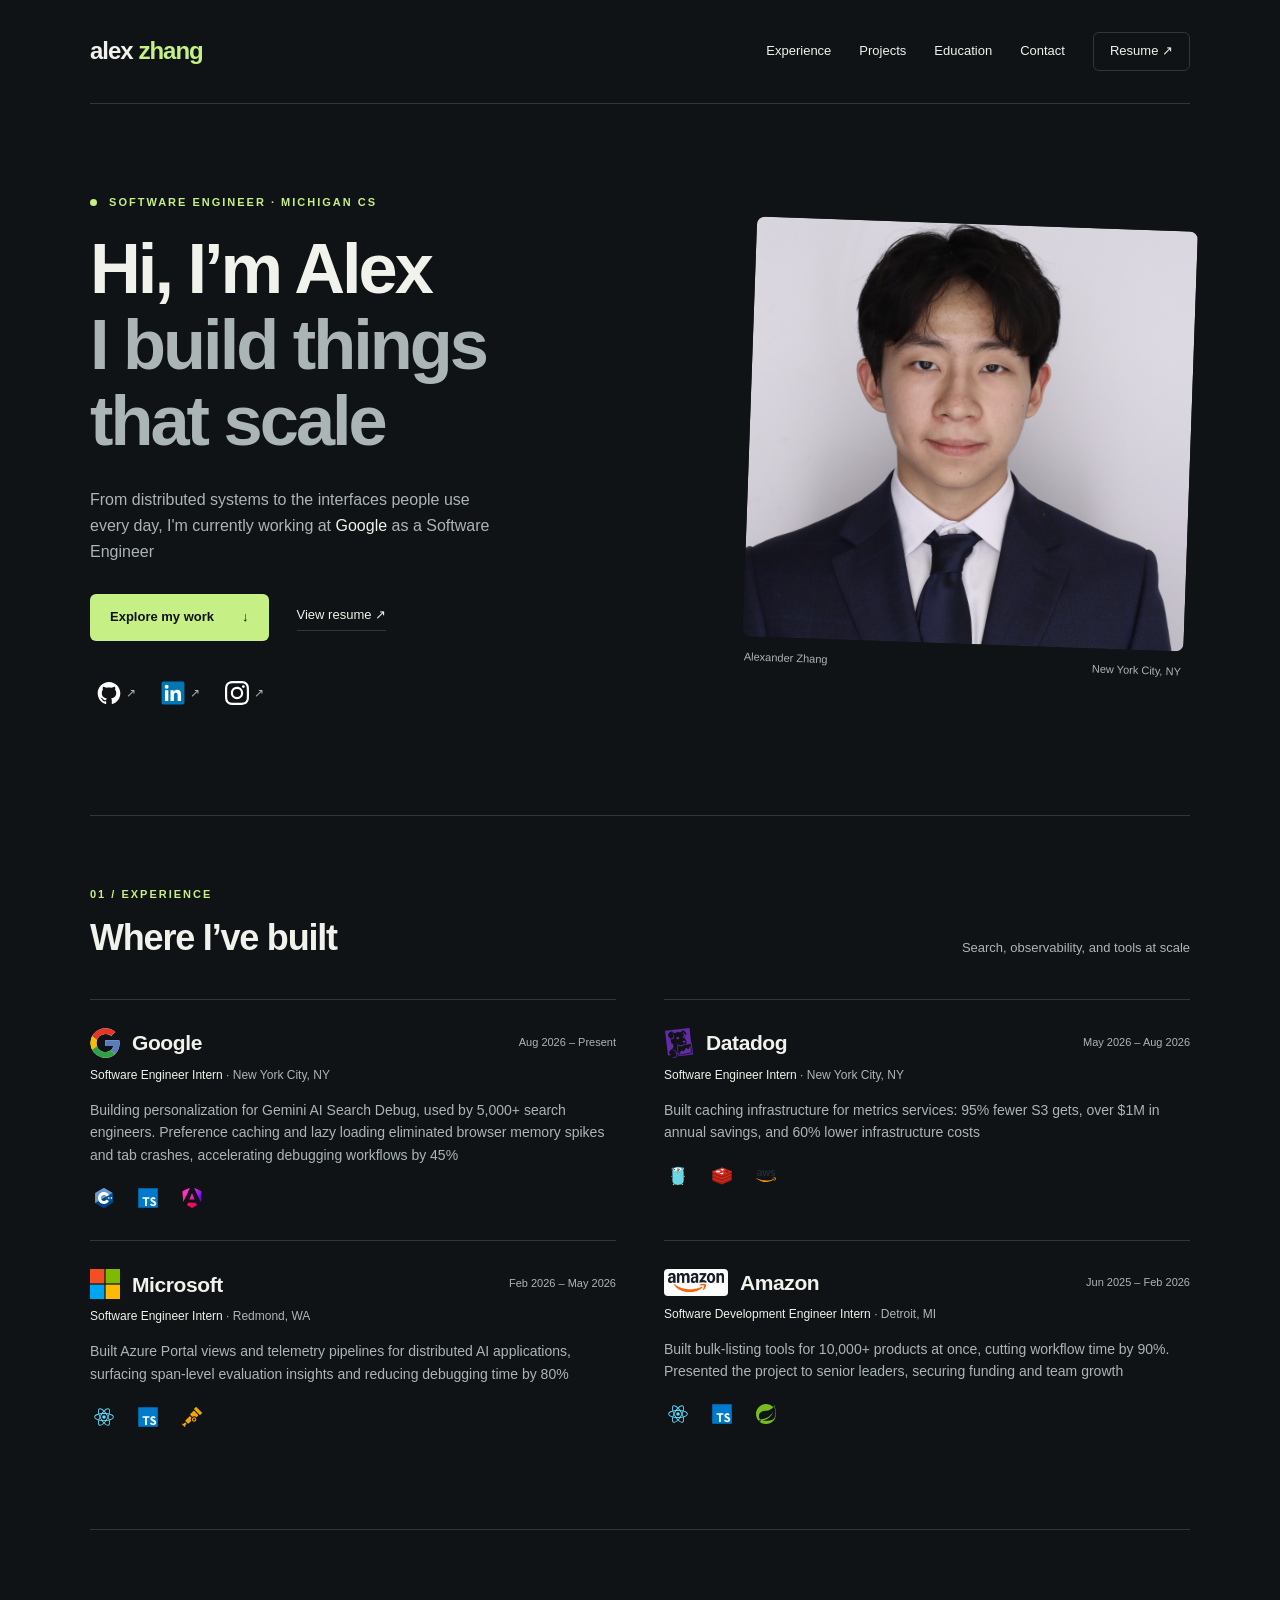
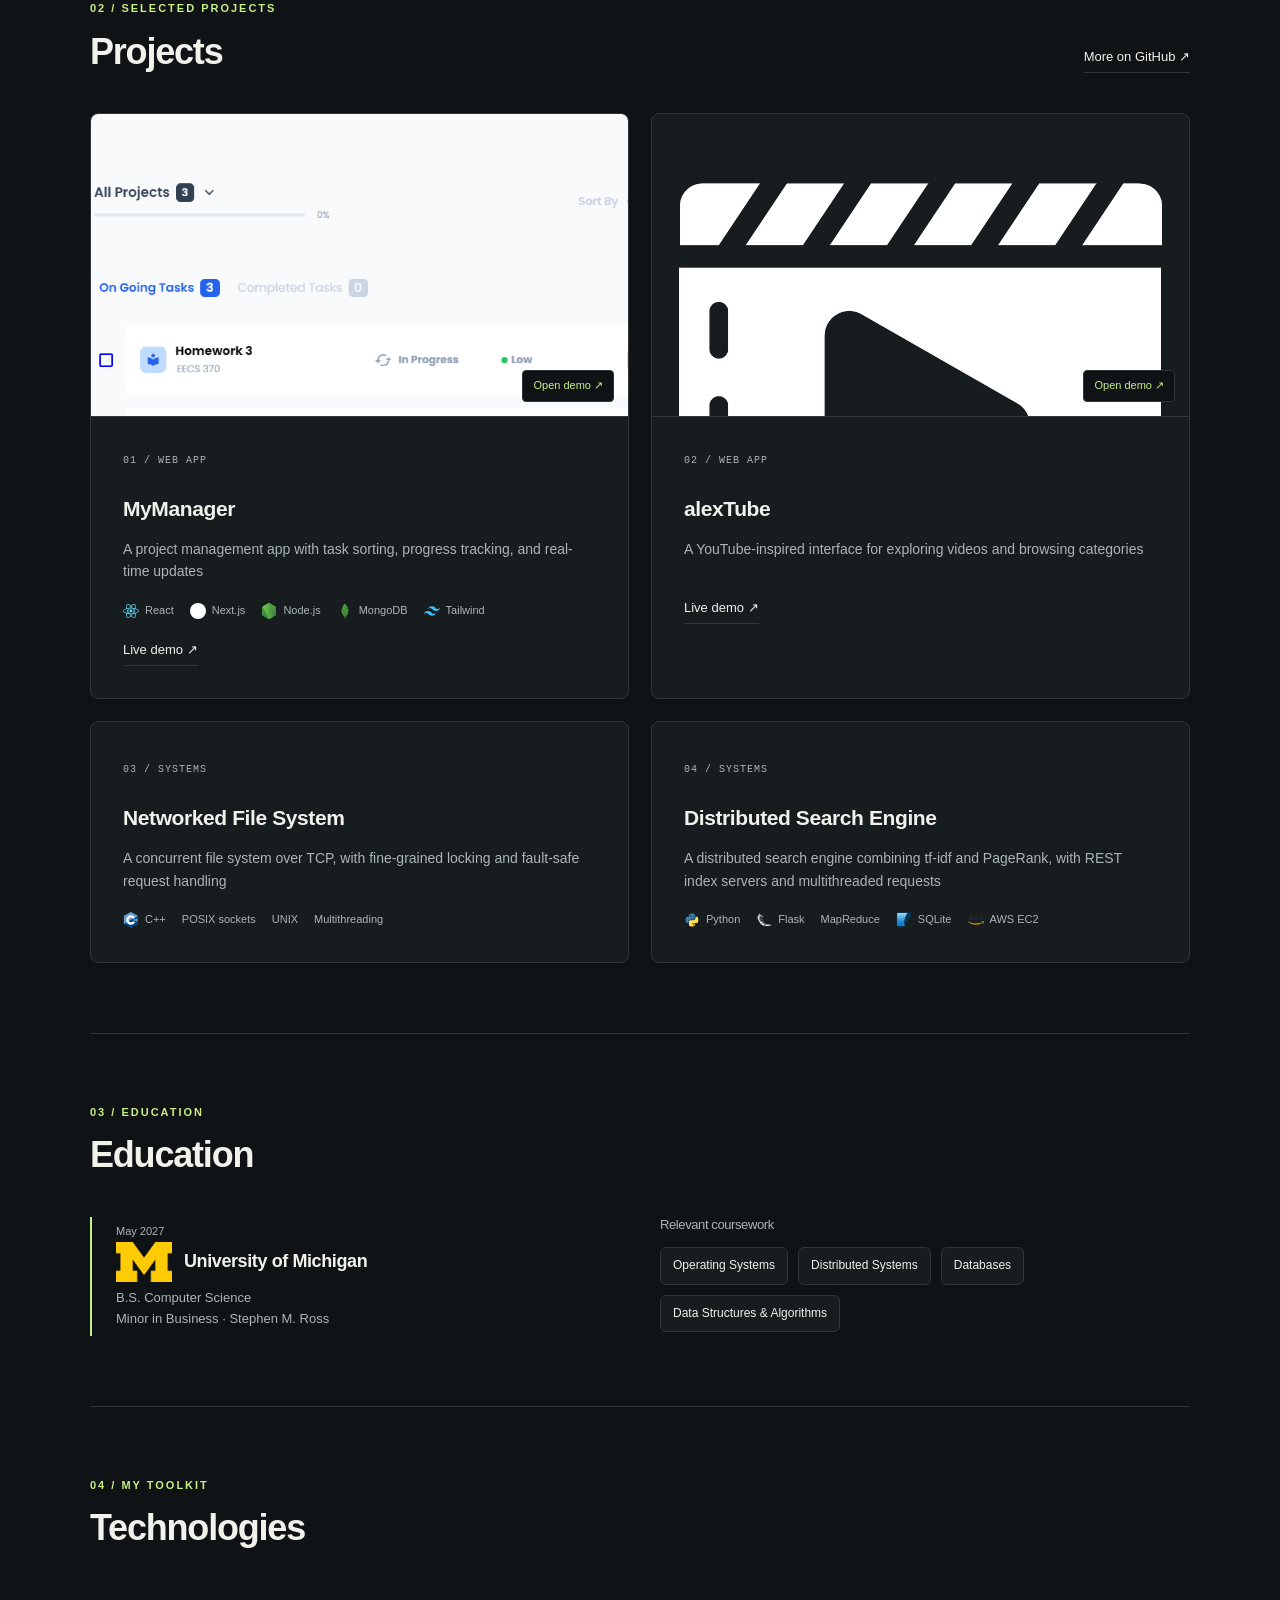
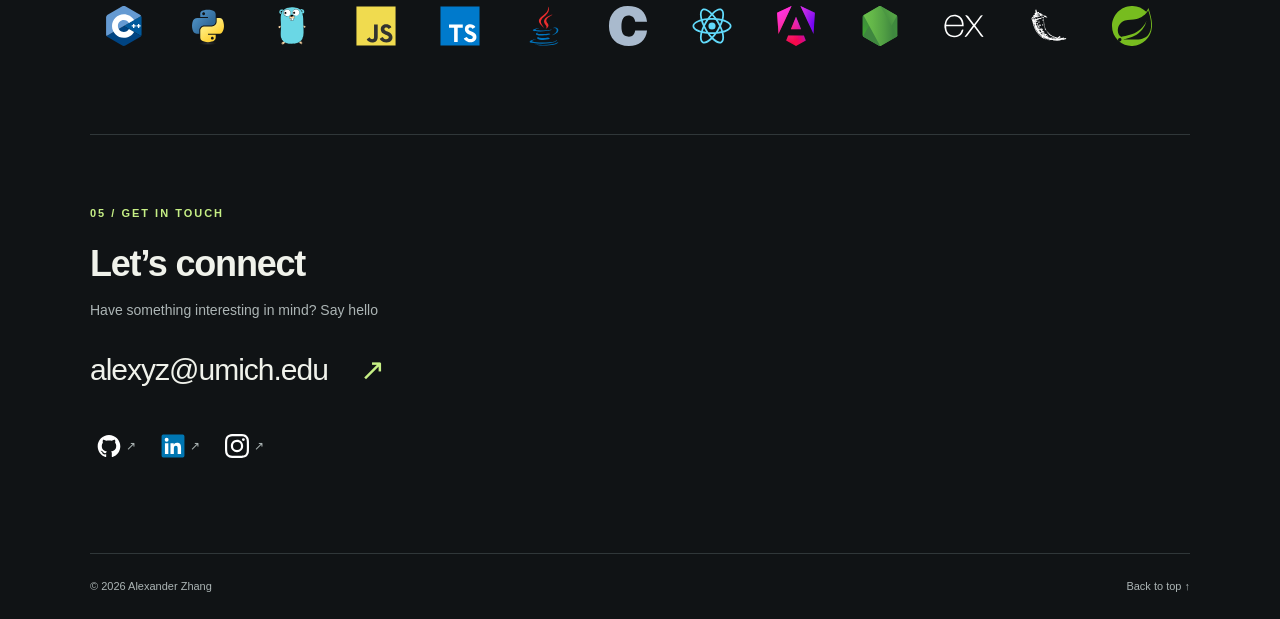
==== commit 36fb4c95: "fix formatting education" ====
--- a/index.html
+++ b/index.html
@@ -8,7 +8,6 @@
       content="Alexander Zhang — software engineer studying computer science at Michigan. Experience at Google, Datadog, Microsoft, and Amazon."
     />
     <meta name="theme-color" content="#101315" />
-    <title>Alexander Zhang · Software Engineer</title>
     <link rel="icon" type="image/png" href="Images/alex-favicon-color.png" />
     <link rel="stylesheet" href="style.css" />
   </head>
@@ -55,7 +54,9 @@
                 alt=""
                 width="24"
                 height="24"
-              /><span class="skill-tooltip" aria-hidden="true">GitHub</span></a
+              />
+              <span class="social-outbound" aria-hidden="true">↗</span
+              ><span class="skill-tooltip" aria-hidden="true">GitHub</span></a
             ><a
               class="social-link skill-icon"
               href="https://linkedin.com/in/alexyz1"
@@ -68,9 +69,9 @@
                 alt=""
                 width="24"
                 height="24"
-              /><span class="skill-tooltip" aria-hidden="true"
-                >LinkedIn</span
-              ></a
+              />
+              <span class="social-outbound" aria-hidden="true">↗</span
+              ><span class="skill-tooltip" aria-hidden="true">LinkedIn</span></a
             ><a
               class="social-link skill-icon"
               href="https://www.instagram.com/alexybz04/"
@@ -83,7 +84,9 @@
                 alt=""
                 width="24"
                 height="24"
-              /><span class="skill-tooltip" aria-hidden="true"
+              />
+              <span class="social-outbound" aria-hidden="true">↗</span
+              ><span class="skill-tooltip" aria-hidden="true"
                 >Instagram</span
               ></a
             >
@@ -643,6 +646,15 @@
               B.S. Computer Science<br />Minor in Business · Stephen M. Ross
             </p>
           </article>
+          <div class="coursework" aria-labelledby="coursework-heading">
+            <h3 id="coursework-heading">Relevant coursework</h3>
+            <ul class="coursework-chips">
+              <li>Operating Systems</li>
+              <li>Distributed Systems</li>
+              <li>Databases</li>
+              <li>Data Structures &amp; Algorithms</li>
+            </ul>
+          </div>
         </div>
       </section>
       <section
@@ -992,7 +1004,9 @@
               alt=""
               width="24"
               height="24"
-            /><span class="skill-tooltip" aria-hidden="true">GitHub</span></a
+            />
+            <span class="social-outbound" aria-hidden="true">↗</span
+            ><span class="skill-tooltip" aria-hidden="true">GitHub</span></a
           ><a
             class="social-link skill-icon"
             href="https://linkedin.com/in/alexyz1"
@@ -1005,7 +1019,9 @@
               alt=""
               width="24"
               height="24"
-            /><span class="skill-tooltip" aria-hidden="true">LinkedIn</span></a
+            />
+            <span class="social-outbound" aria-hidden="true">↗</span
+            ><span class="skill-tooltip" aria-hidden="true">LinkedIn</span></a
           ><a
             class="social-link skill-icon"
             href="https://www.instagram.com/alexybz04/"
@@ -1018,7 +1034,9 @@
               alt=""
               width="24"
               height="24"
-            /><span class="skill-tooltip" aria-hidden="true">Instagram</span></a
+            />
+            <span class="social-outbound" aria-hidden="true">↗</span
+            ><span class="skill-tooltip" aria-hidden="true">Instagram</span></a
           >
         </div>
       </section>
--- a/style.css
+++ b/style.css
@@ -455,7 +455,7 @@
   align-items: center;
   gap: 32px;
   width: fit-content;
-  font-size: clamp(23px, 4vw, 42px);
+  font-size: clamp(20px, 3vw, 30px);
   letter-spacing: -1px;
   margin: 24px 0 30px;
 }
@@ -685,3 +685,52 @@
 .social-logo-instagram {
   filter: brightness(0) invert(1);
 }
+
+.social-link {
+  width: 52px;
+  gap: 5px;
+}
+.social-outbound {
+  color: var(--muted);
+  font-size: 12px;
+  line-height: 1;
+}
+.social-link:hover .social-outbound,
+.social-link:focus-visible .social-outbound {
+  color: var(--accent);
+}
+
+.education {
+  display: grid;
+  grid-template-columns: 1fr 1fr;
+  align-items: start;
+  gap: 40px;
+}
+.coursework h3 {
+  font-size: 13px;
+  font-weight: 500;
+  color: var(--muted);
+  margin: 0 0 14px;
+}
+.coursework-chips {
+  display: flex;
+  flex-wrap: wrap;
+  gap: 10px;
+  list-style: none;
+  margin: 0;
+  padding: 0;
+}
+.coursework-chips li {
+  padding: 8px 12px;
+  border: 1px solid var(--line);
+  border-radius: 6px;
+  background: var(--panel);
+  color: var(--ink);
+  font-size: 12px;
+}
+@media (max-width: 600px) {
+  .education {
+    grid-template-columns: 1fr;
+    gap: 28px;
+  }
+}
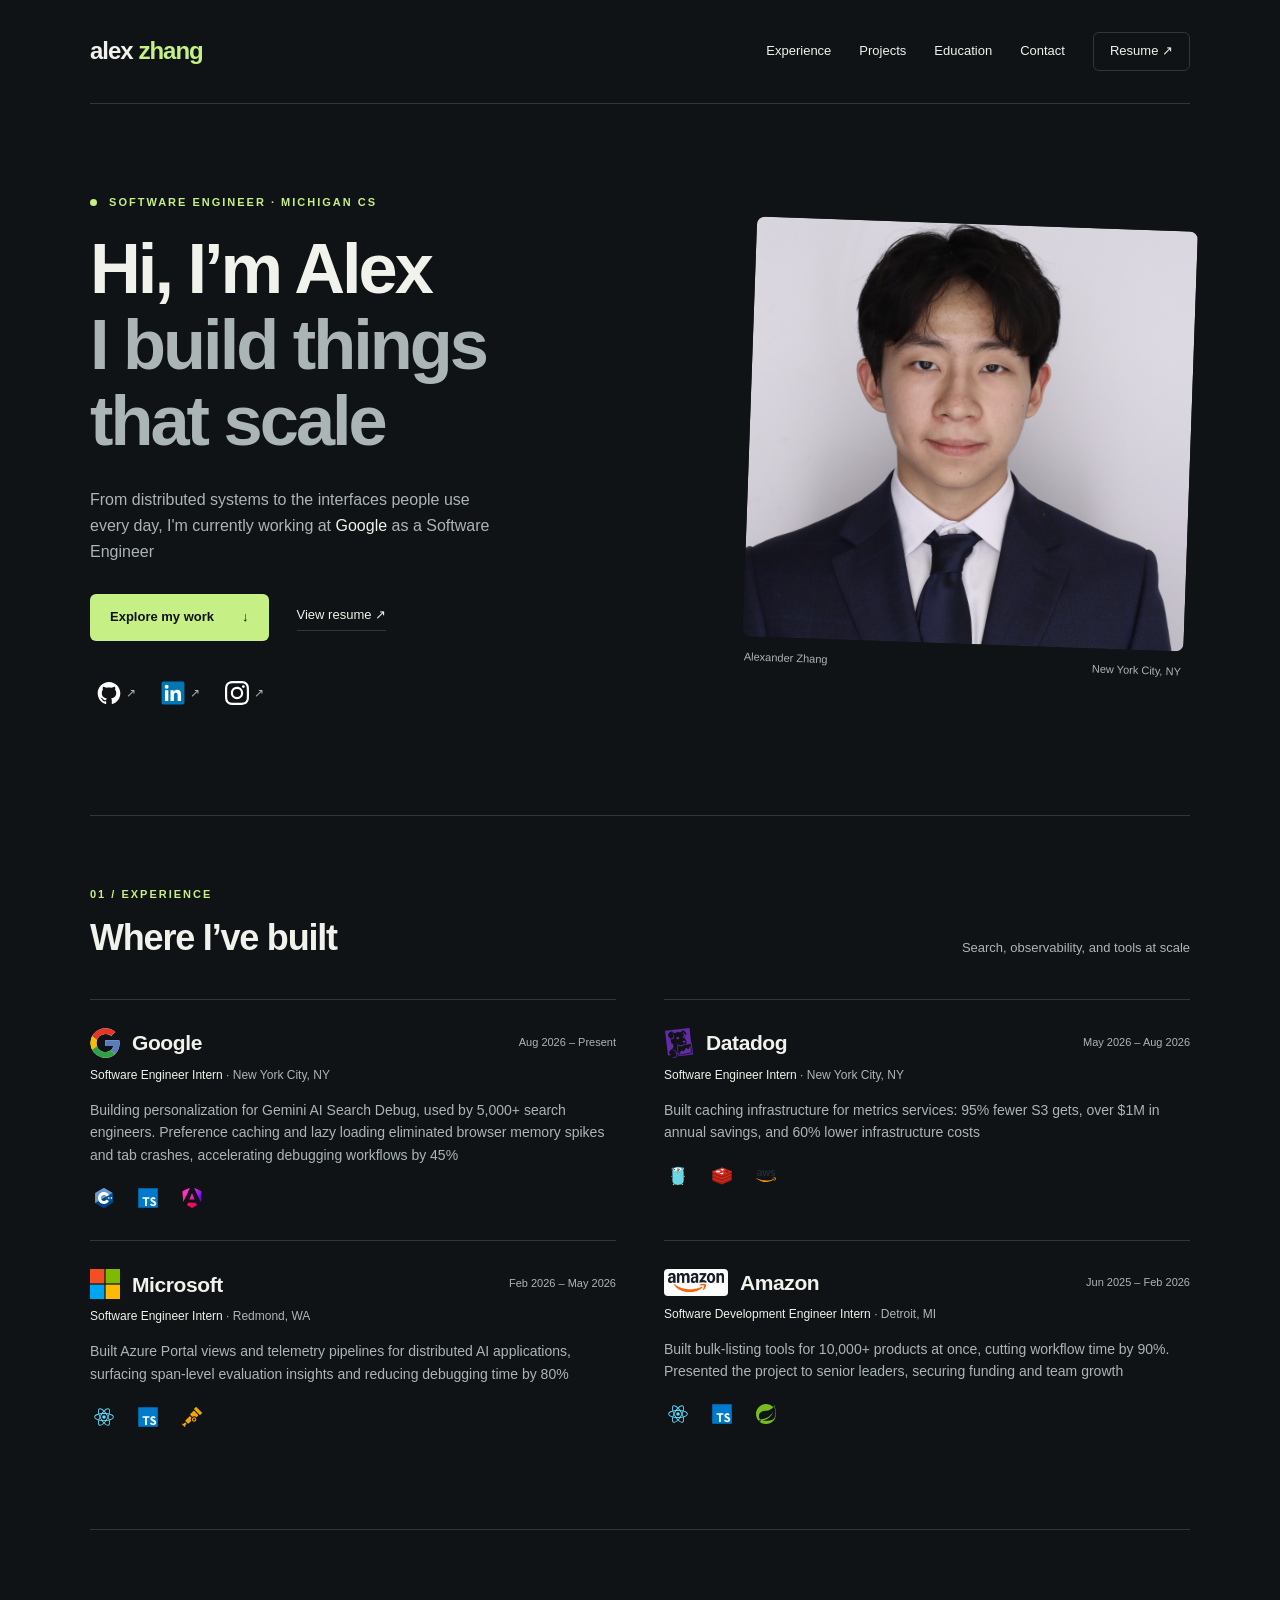
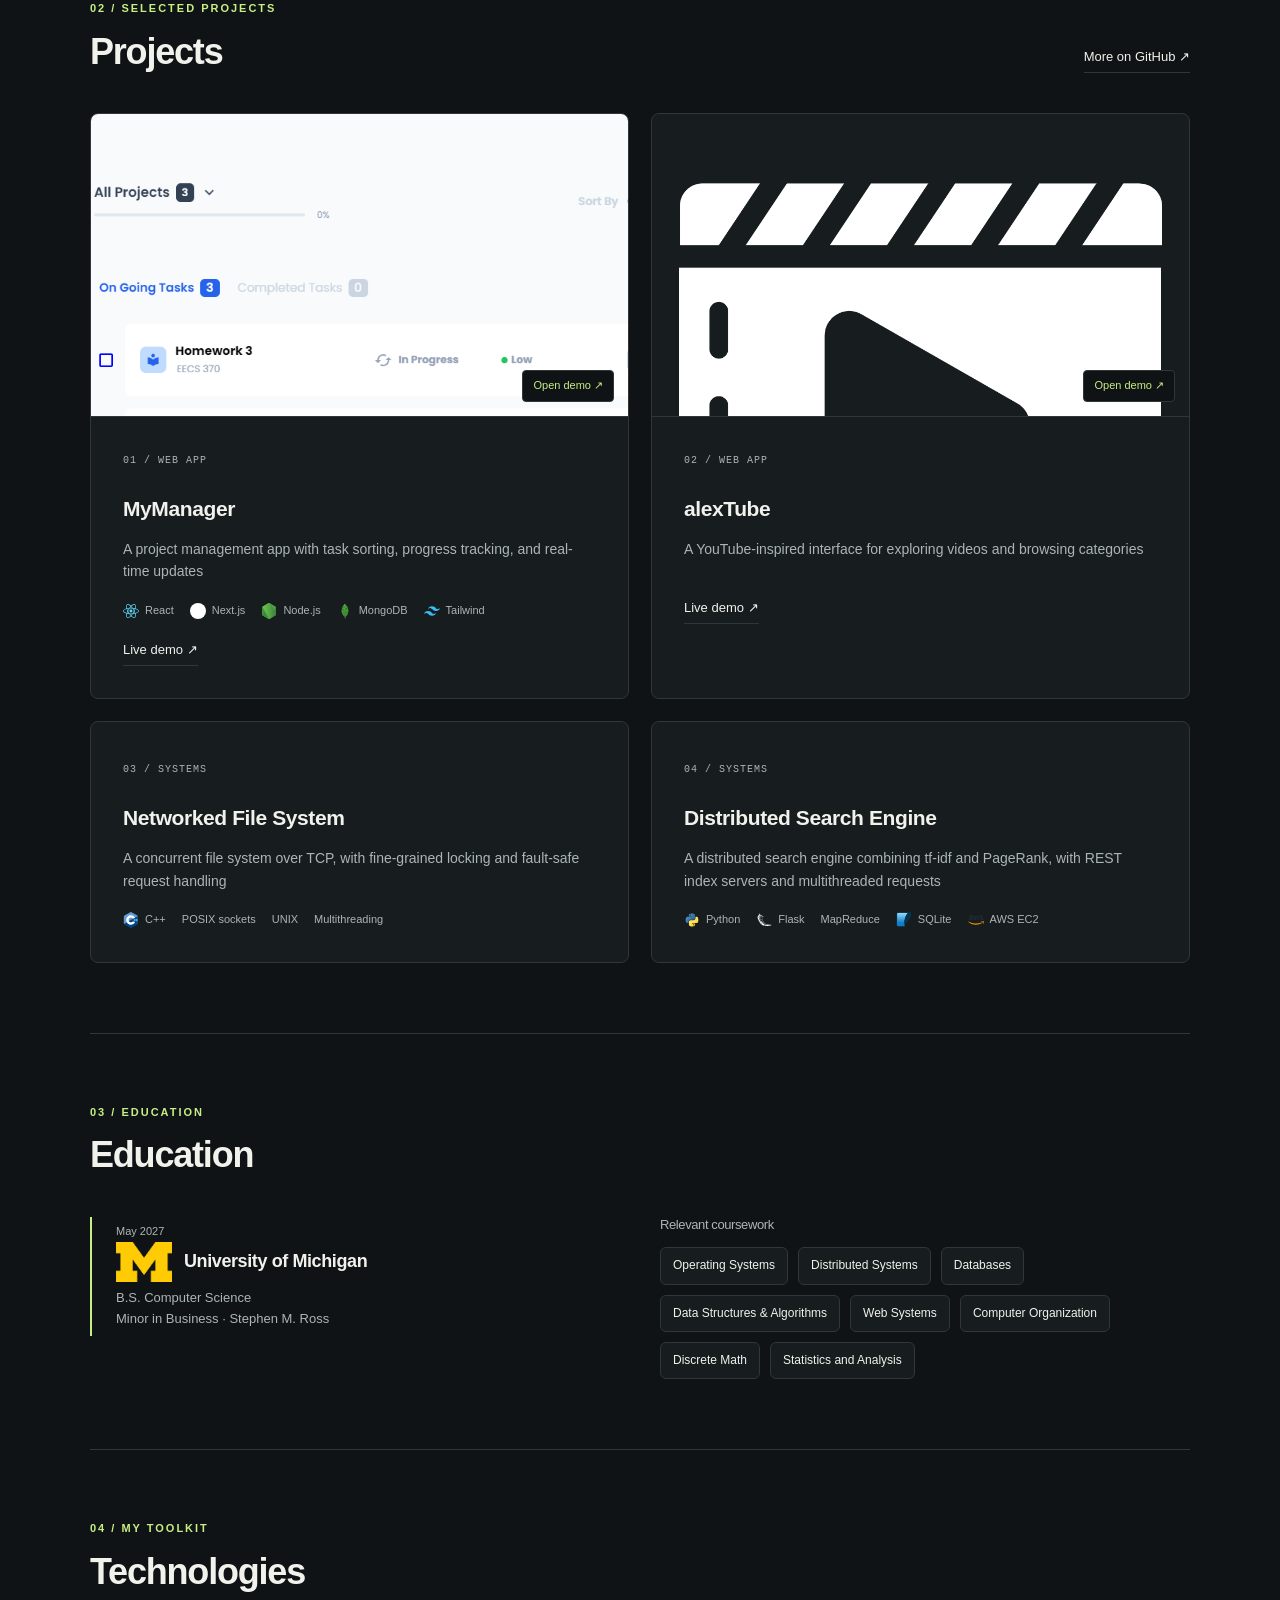
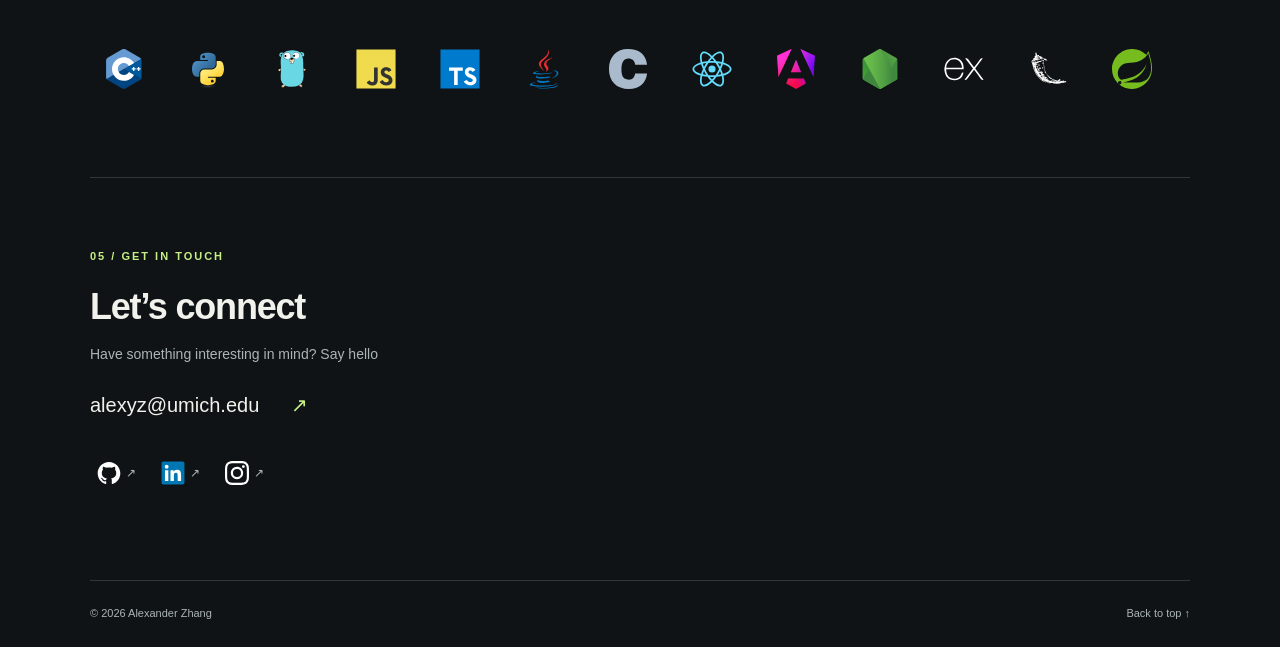
==== commit f38944b8: "fix formatting for contact, added more classes" ====
--- a/index.html
+++ b/index.html
@@ -653,6 +653,10 @@
               <li>Distributed Systems</li>
               <li>Databases</li>
               <li>Data Structures &amp; Algorithms</li>
+              <li>Web Systems</li>
+              <li>Computer Organization</li>
+              <li>Discrete Math</li>
+              <li>Statistics and Analysis</li>
             </ul>
           </div>
         </div>
--- a/style.css
+++ b/style.css
@@ -455,8 +455,8 @@
   align-items: center;
   gap: 32px;
   width: fit-content;
-  font-size: clamp(20px, 3vw, 30px);
-  letter-spacing: -1px;
+  font-size: clamp(16px, 2vw, 20px);
+  letter-spacing: 0;
   margin: 24px 0 30px;
 }
 .email span {
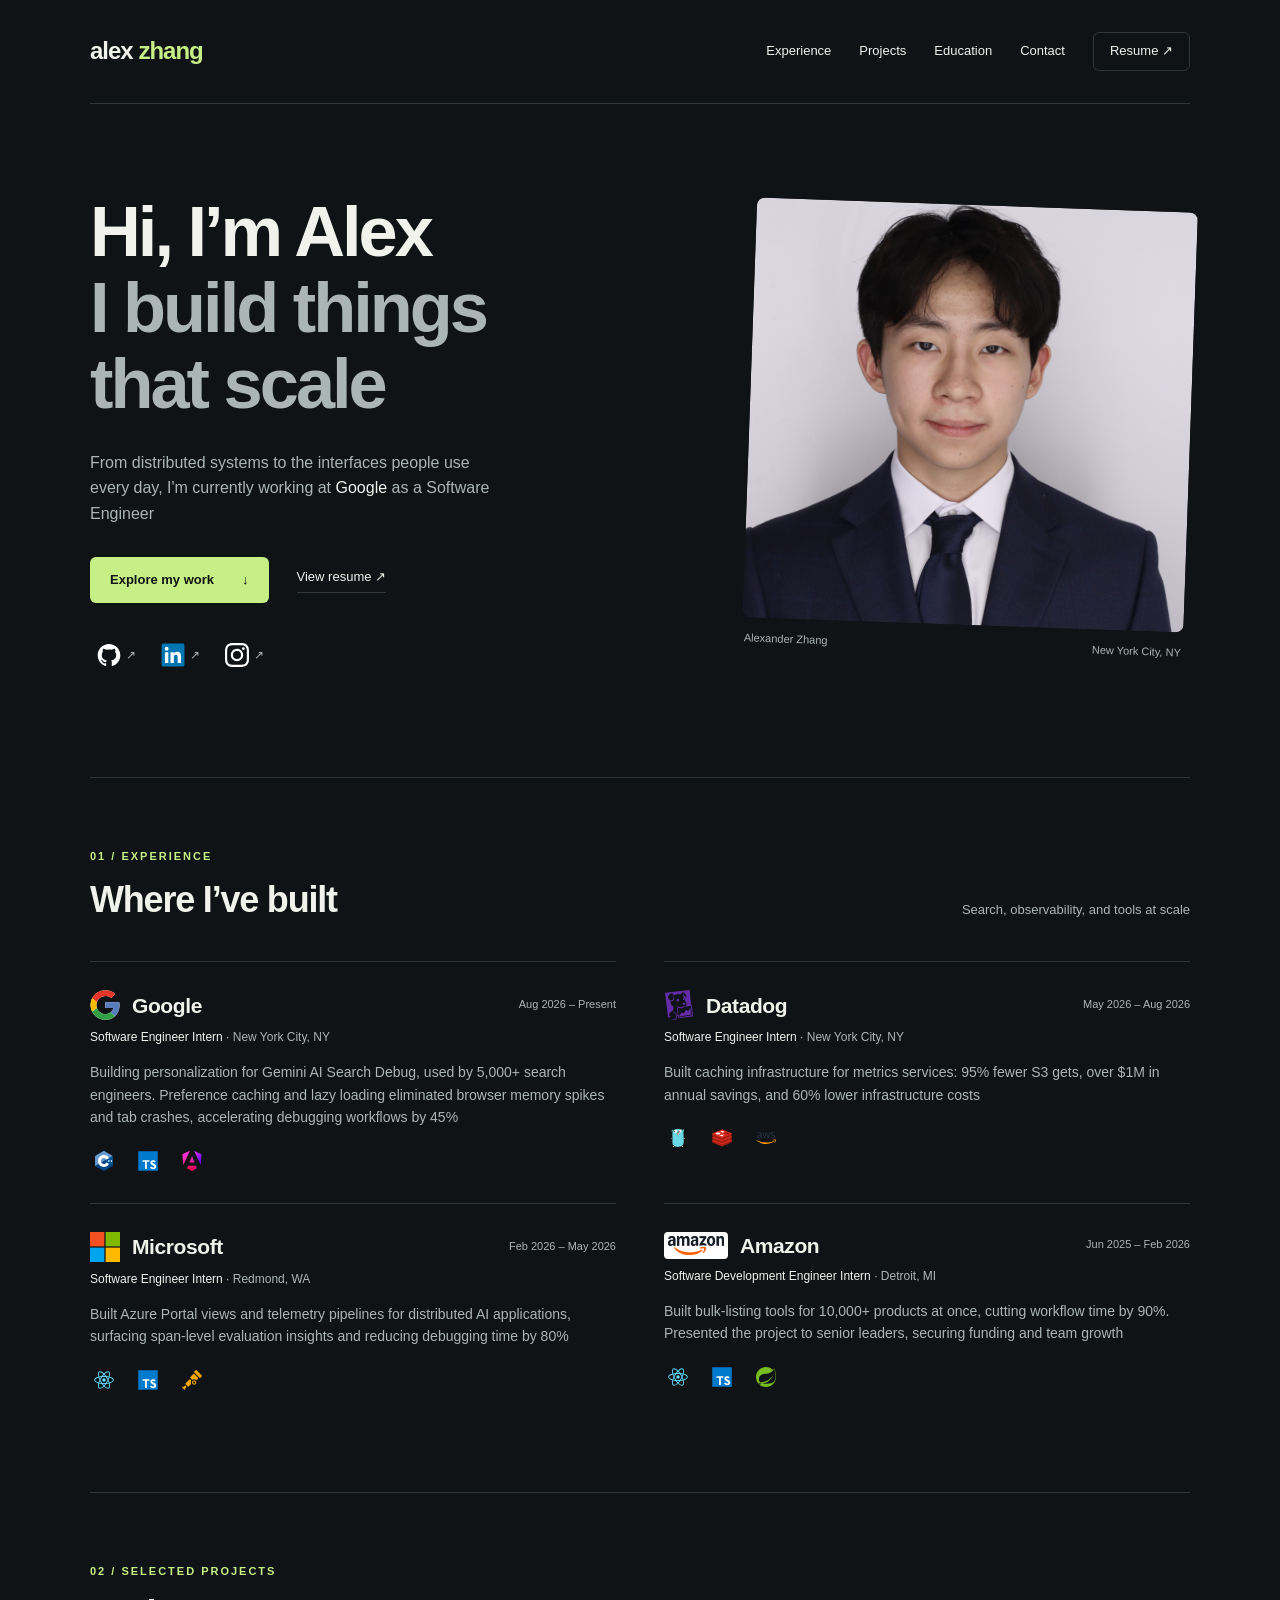
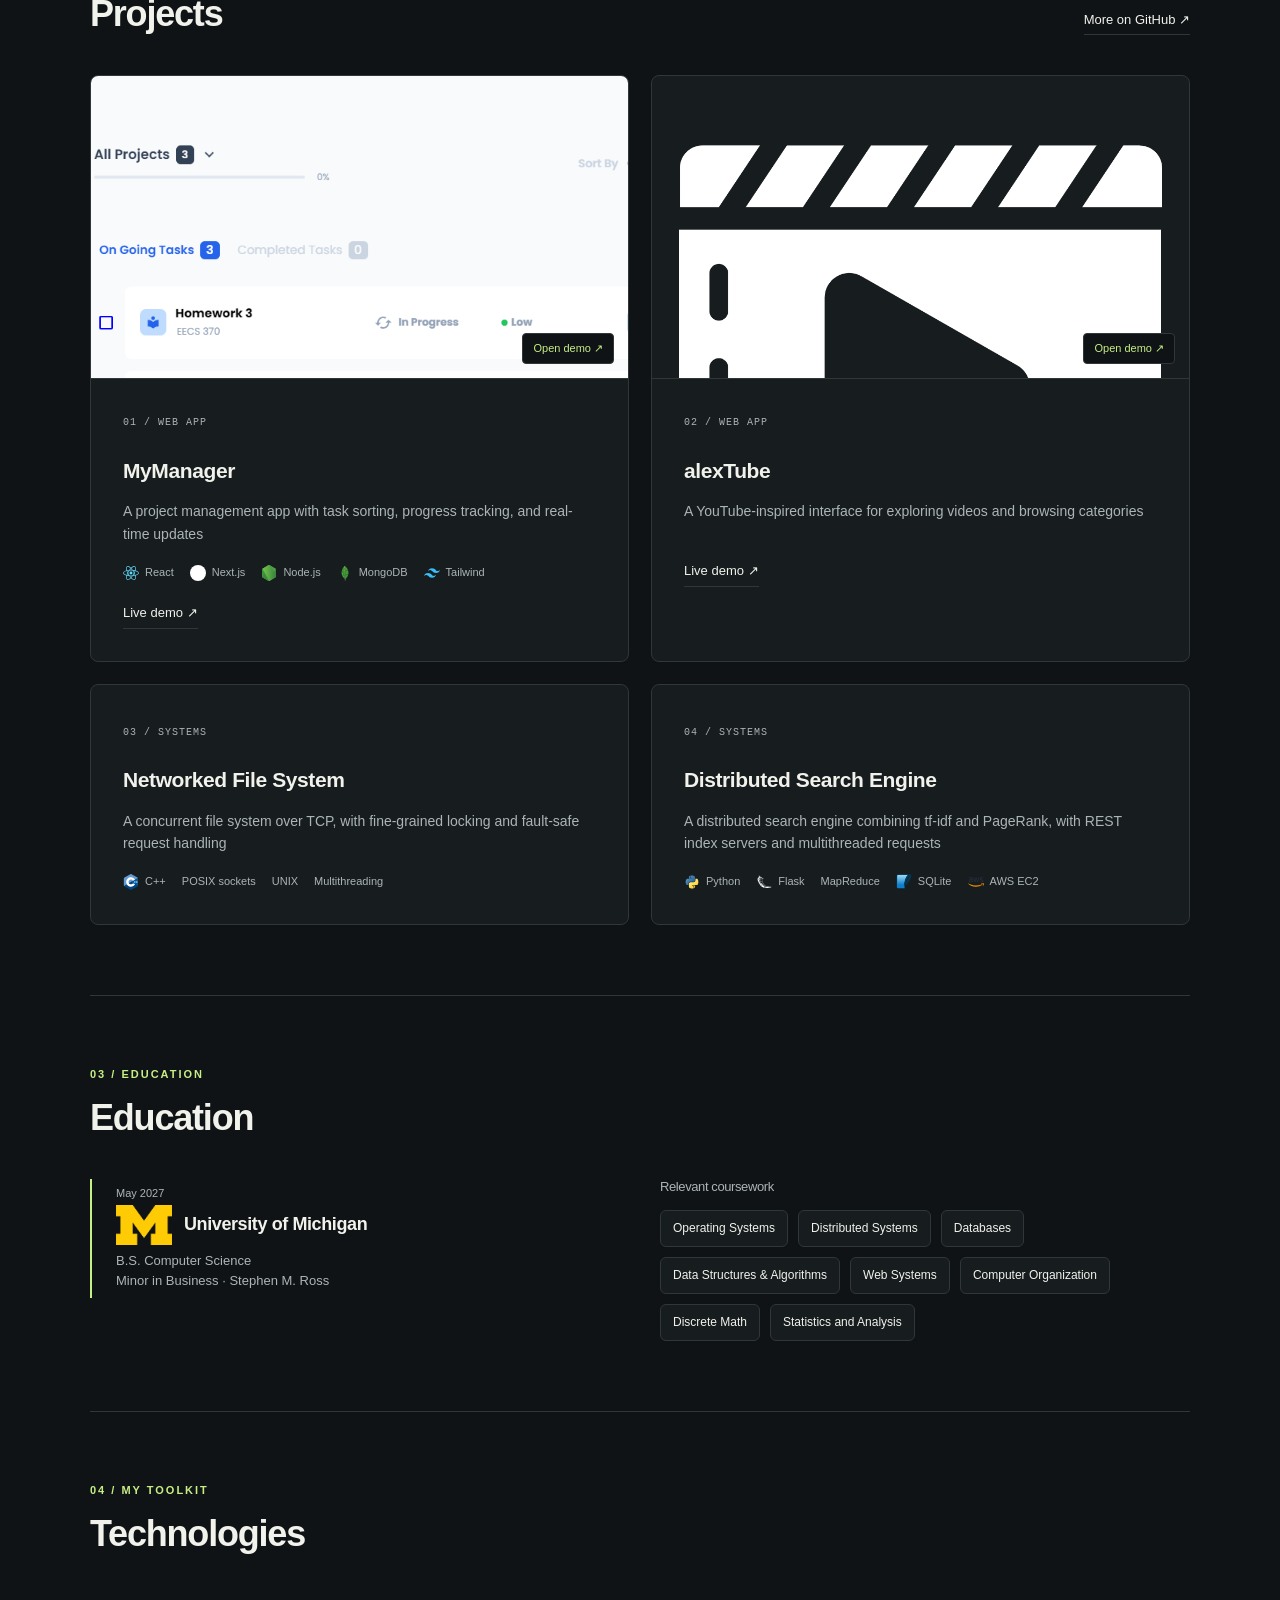
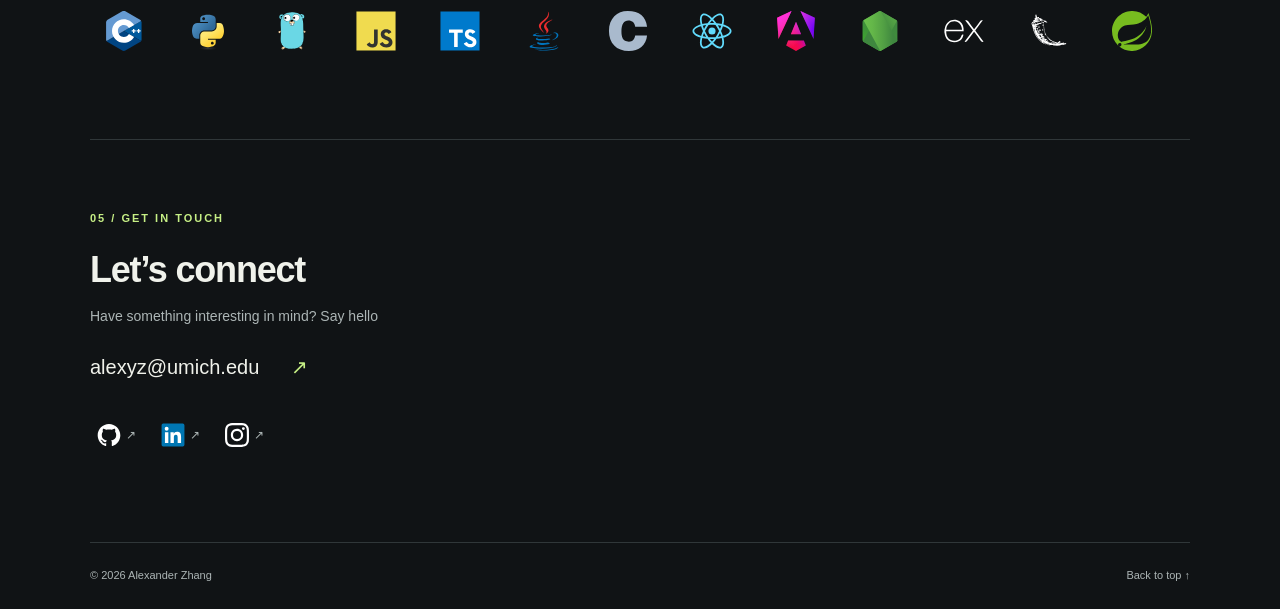
==== commit c1023627: "deleted eyebrow" ====
--- a/index.html
+++ b/index.html
@@ -26,9 +26,6 @@
     <main id="main" class="container">
       <section class="hero" id="home">
         <div>
-          <p class="eyebrow">
-            <span class="status-dot"></span> SOFTWARE ENGINEER · MICHIGAN CS
-          </p>
           <h1>
             Hi, I’m Alex<br /><span>I build things<br />that scale</span>
           </h1>
